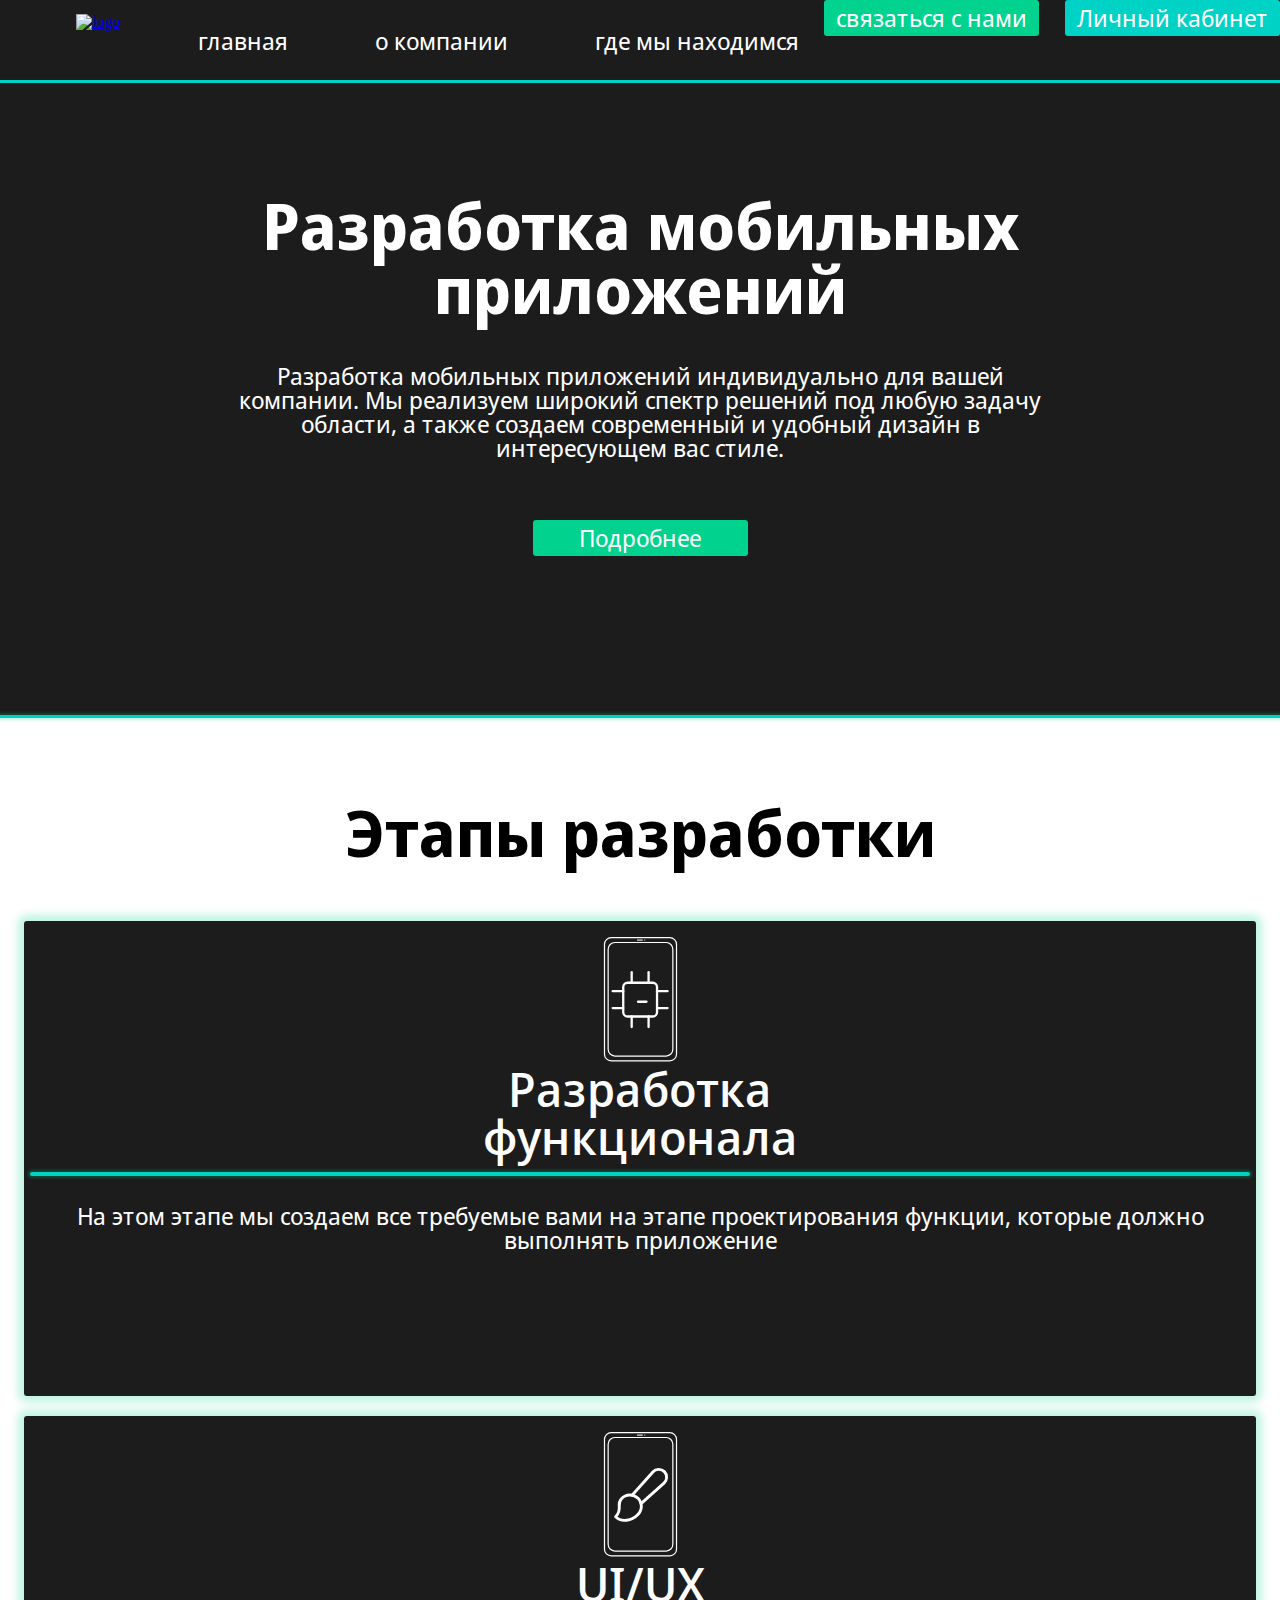
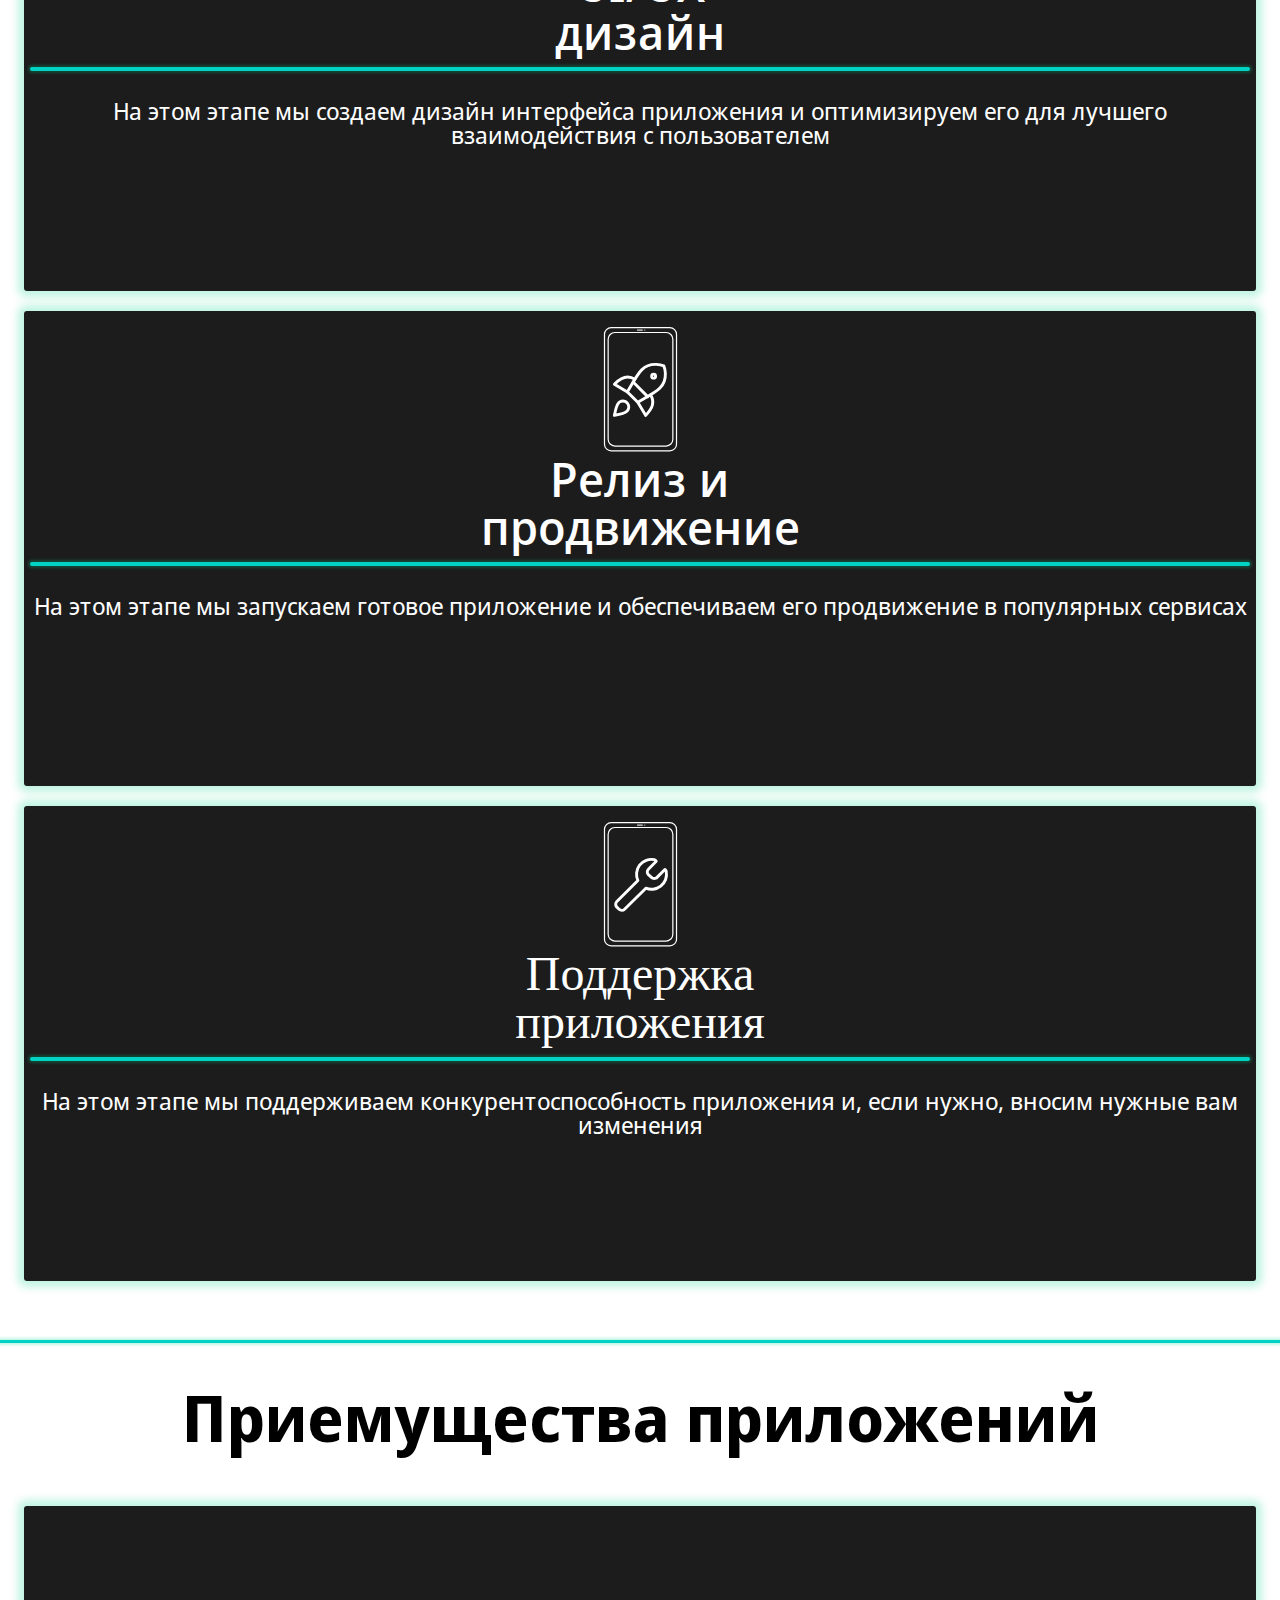
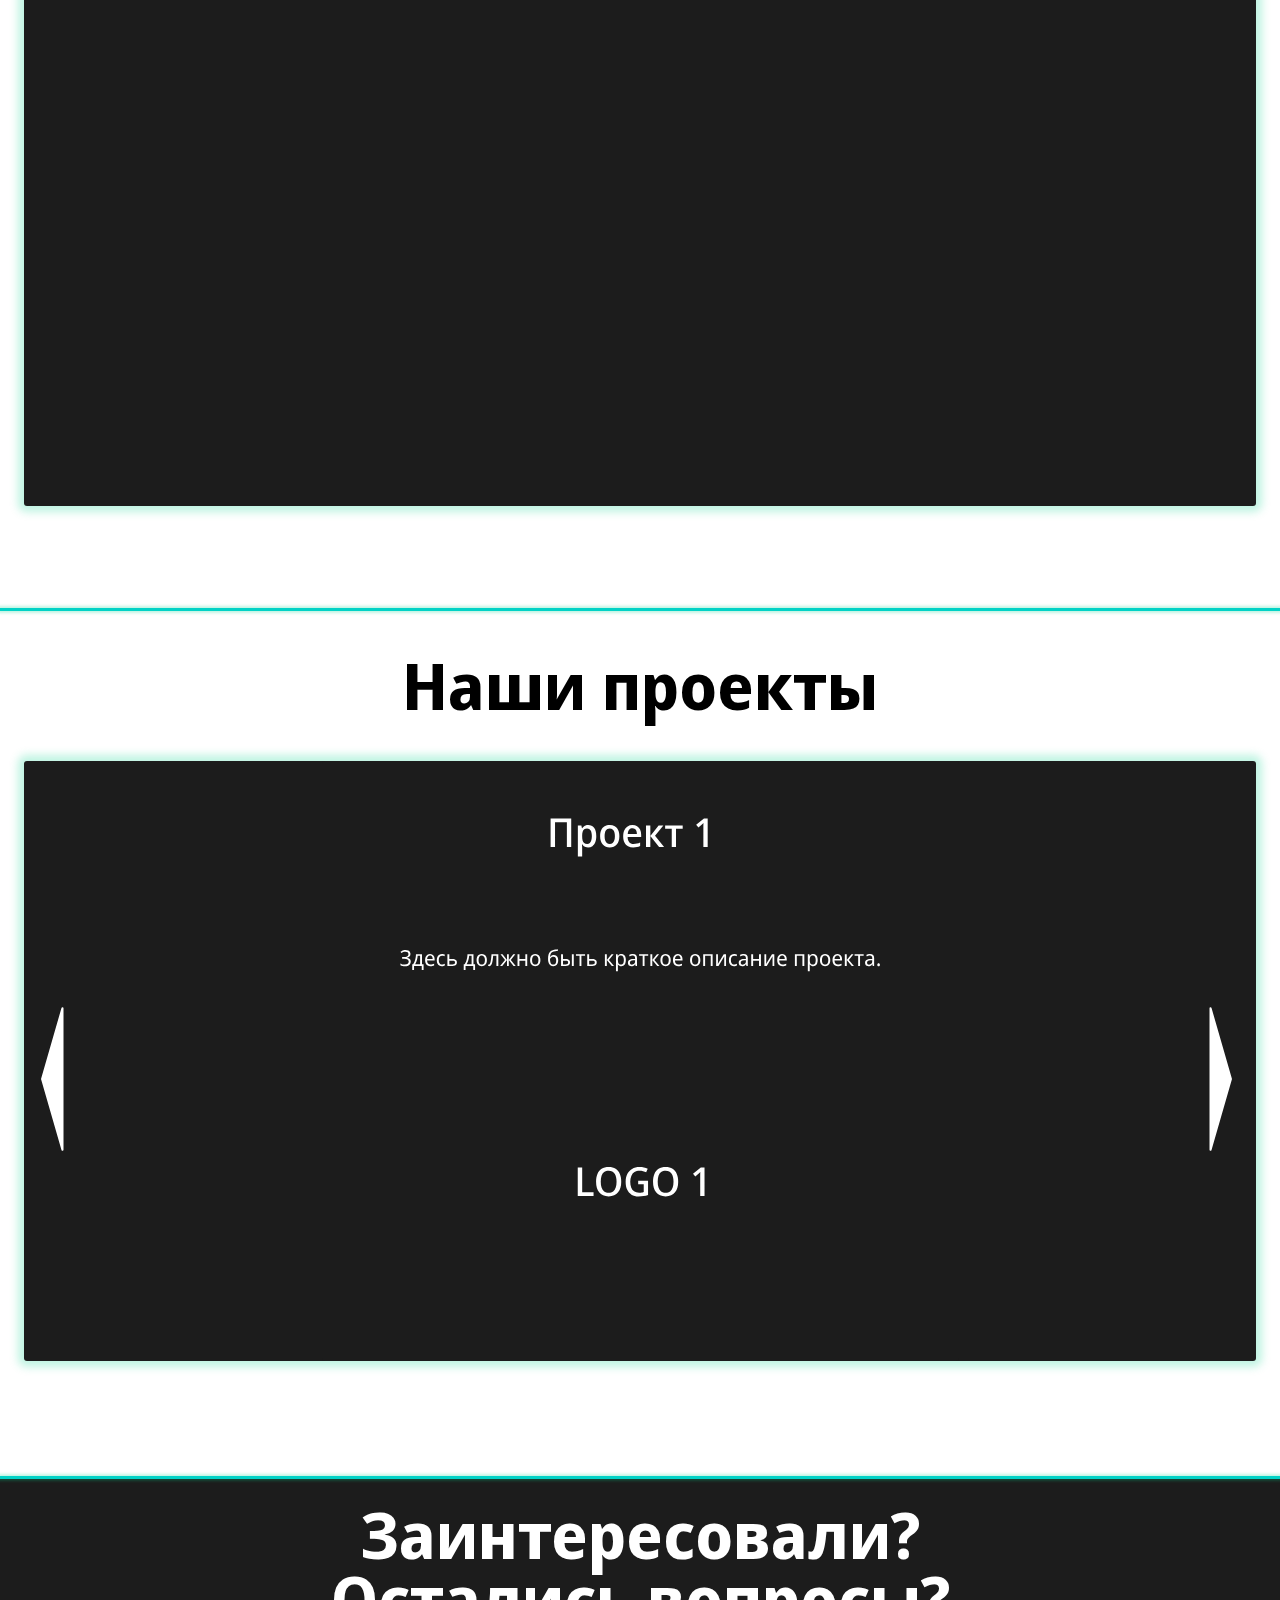
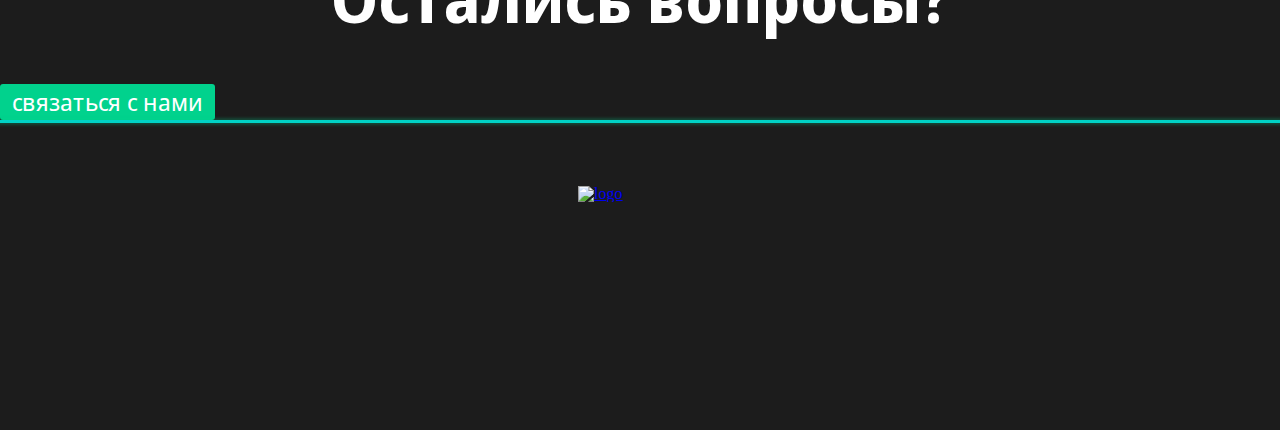
==== admin.html @ 20e8c7ce "0.3.5.5" ====
<!DOCTYPE html>
<html lang="en">
<head>
    <meta charset="UTF-8">
    <meta name="viewport" content="width=device-width, initial-scale=1.0">
    <title>Администратор</title>

    <!--CSS-->
    <link rel="stylesheet" href="css/reset.css">
    <link rel="stylesheet" href="css/normalize.css">
    <link rel="stylesheet" href="css/styles.css">

    <!-- js -->
    <script defer src="js/DataBase.js"></script>
    <script defer src="js/validation.js"></script>
    <script defer src="js/project.js"></script>
    <script defer src="js/register.js"></script>
    <script defer src="js/admin.js"></script>



</head>
<body>
    <header>
        
        <button class="settingsBtn btn button"><img src="icons/settings.svg" alt="настройки"></button>
        <h1 class="adminTitle title">КЛИЕНТЫ</h1>
        <button class="changeMode btn button">ЗАЯВКИ</button>
        <a href="./index.html"><button class="logOutBtn btn button">ВЫХОД</button></a>
    </header>

    <main>
        <section class="adminSettings settings">

        </section>

        <section class="applications">

            <table class="applications__table">
                <tr>

                    <th>id</th>
                    <th>Имя</th>
                    <th>Телефон</th>
                    <th>Статус</th>
                    <th>Действие</th>
                    <th>Сообщение</th>

                </tr>


                <tr>
                    <td>001</td>
                    <td>Михаил</td>
                    <td>+79661234312</td>
                    <td>Не обработано</td>
                    <td><img class="applications__table_CompleteBtn" src="icons/complete.svg" alt="иконка заверения"></td>
                    <td><img class="applications__table_MsgBtn" src="icons/arrow-down.svg" alt="иконка раскрытия"></td>

                    <tr class="applications__table_message">

                        <td colspan="6">
                            <table>
                                
                                <tr class="applications__table_message_text"><td rowspan="6">Дополнительного сообщеня нет</td></tr>
                
                            </table>
                
                        </td>

                    </tr>


                <!-- <tr class="applications__table_placeholder" aria-colspan="6">Заявлений нет</tr> -->
            </table>

        </section>

        <section class="clients">

            <button class="clients__add_btn btn button">Добавить</button>

            <div class="form-overlay"></div>
            <div class="clientAdd-popup popup">
                <h2>Добавление клиента</h2>
                <form method="post" class="clientAdd-form">
                    <label for="company" class="clientAdd-form__label">Название компании:</label>
                    <input type="text" name="company" class="clientAdd-form__input" required>
                    <label for="company" class="clientAdd-form__label_error">Ошибка</label>
        
                    <label for="phone" class="clientAdd-form__label">Номер телефона</label>
                    <input type="text" name="phone" class="clientAdd-form__input" required>
                    <label for="phone" class="clientAdd-form__label_error">Ошибка</label>

                    <label for="email" class="clientAdd-form__label">Email</label>
                    <input type="text" name="email" class="clientAdd-form__input" required>
                    <label for="email" class="clientAdd-form__label_error">Ошибка</label>

                    <label for="login" class="clientAdd-form__label">Логин</label>
                    <input type="text" name="login" class="clientAdd-form__input" required>
                    <label for="login" class="clientAdd-form__label_error">Ошибка</label>
        
                    <button class="clientAdd-form__button">Добавить</button>
        
                    <p class="clientAdd-form__message">Клиент добавлен, пароль отправлен на Email! (Можно просмотреть в консоли)</p>
                </form>
            </div>


            <div class="projectAdd-popup popup">
                <h2>Добавление проекта</h2>
                <form method="post" class="projectAdd-form">
                    <label for="name" class="projectAdd-form__label">Название проекта:</label>
                    <input type="text" name="name" class="projectAdd-form__input" required>
                    <label for="name" class="projectAdd-form__label_error">Ошибка</label>

                    <label for="description" class="projectAdd-form__label">Описание проекта:</label>
                    <textarea class="projectAdd-form__input area" name="description" cols="30" rows="10" maxlength="255"></textarea>
             
                    <button class="projectAdd-form__button">Добавить</button>
        
                    <p class="projectAdd-form__message">Проект добавлен</p>
                </form>
            </div>

            <table class="clients__table">
                <tr>

                    <th>id</th>
                    <th>Название компании</th>
                    <th>Номер телефона</th>
                    <th>Уведомления</th>
                    <th>Изменение</th>
                    <th>Удаление</th>
                    <th>Проекты</th>

                </tr>
<!-- 
                <tr>

                    <td>001</td>
                    <td>ООО "Golden Cat"</td>
                    <td>+79015551122</td>
                    <td>0</td>
                    <td><img src="icons/edit.svg" alt="иконка изменения"></td>
                    <td><img src="icons/remove.svg" alt="иконка удаления"></td>
                    <td><img class="clients__table_projectsBtn" src="icons/arrow-down.svg" alt="иконка раскрытия"></td>

                    <tr class="clients__table_projects">
                        <td colspan="6">
                            <table>
                                <tr class="clients__table_projects_001-1"> <!-- 001 - id клиента, 1 - id проекта -->
                                    <!-- <td>1</td>
                                    <td>Мобильное приложение</td>
                                    <td>Разработка дизайн-макета</td>
                                    <td>0</td>
                                </tr>
        
                                <tr class="clients__table_projects_001-2"> <!-- 001 - id клиента, 2 - id проекта -->
                                    <!-- <td>1</td>
                                    <td>Мобильное приложение</td>
                                    <td>Разработка дизайн-макета</td>
                                    <td>0</td>
                                </tr> -->

                                <!-- <tr>
                                    <td>Добавить проект</td>
                                </tr>
                            </table>

                        </td>
                    </tr>


                </tr>


                <tr> -->

                    <!-- <td>002</td>
                    <td>ООО "Golden Cat"</td>
                    <td>+79015551122</td>
                    <td>0</td>
                    <td><img src="icons/edit.svg" alt="иконка изменения"></td>
                    <td><img src="icons/remove.svg" alt="иконка удаления"></td>
                    <td><img class="clients__table_projectsBtn" src="icons/arrow-down.svg" alt="иконка раскрытия"></td>

                    <tr class="clients__table_projects">
                        <td colspan="6">
                            <table>
                                <tr class="clients__table_placeholder"><td rowspan="6">Проектов нет</td></tr>

                                <tr>
                                    <td>Добавить проект</td>
                                </tr>
 -->
<!-- 

                            </table>

                        </td>
                    </tr>

                    

                </tr>  --> 



                
            </table>

        </section>


    </main>
</body>
</html>
---- css/styles.css ----
@font-face {
  font-family: "Noto Sans(section title)";
  src: url("../fonts/NotoSansDisplay-Bold.woff2") format("woff2");
  font-weight: 700;
}
@font-face {
  font-family: "Noto Sans(title)";
  src: url("../fonts/NotoSansDisplay-Medium.woff2") format("woff2");
  font-weight: 500;
}
@font-face {
  font-family: "Noto Sans(text)";
  src: url("../fonts/NotoSansDisplay-Regular.woff2") format("woff2");
  font-weight: 400;
}
.text {
  font-family: "Noto Sans(text)";
  font-size: 24px;
}

.title {
  font-family: "Noto Sans(title)", sans-serif;
  font-size: 48px;
}

.section-title {
  font-family: "Noto Sans(section title)", sans-serif;
  font-size: 64px;
  text-align: center;
}

* {
  margin: 0;
  padding: 0;
  box-sizing: border-box;
}

main {
  min-height: 750px;
  width: 100%;
}

header, footer {
  background: #1c1c1c;
  color: white;
  display: flex;
  position: relative;
}

header {
  min-height: 80px;
  width: 100%;
  flex-shrink: 0;
  justify-content: space-between;
}

.logo {
  display: flex;
  width: 147.839px;
  height: 66px;
  align-self: center;
  margin-left: 24px;
}

.logo:hover {
  cursor: pointer;
}

.header-logo {
  padding-right: 0px;
  justify-content: center;
  gap: 2.096px;
  flex-shrink: 0;
  padding-top: 7px;
  padding-bottom: 7px;
}

.header-logo a {
  display: flex;
  align-content: center;
}

nav {
  display: inline-flex;
  height: 34px;
  align-self: center;
  gap: 87px;
  flex-shrink: 0;
}
nav .nav-item {
  display: inline-flex;
  text-decoration: none;
  color: white;
  justify-content: space-between;
  align-self: center;
  padding-bottom: 5px;
  padding-top: 9px;
  border-bottom: 3px solid #1c1c1c;
  border-radius: 3px;
}
nav .nav-item:hover {
  cursor: pointer;
  border-bottom-color: white;
}

footer {
  flex-direction: column;
  min-height: 551px;
  width: 100%;
}

.footer-part-one {
  min-height: 551px;
}
.footer-part-one__footer-title {
  text-align: center;
  margin-top: 24px;
  margin-left: 24px;
  margin-right: 24px;
  margin-bottom: 53px;
}
.footer-part-one__call-back-form {
  display: flex;
  flex-direction: column;
  align-items: center;
  margin: 0 24px;
}
.footer-part-one__call-back-form__input-field {
  margin-top: 6px;
}
.footer-part-one__call-back-form__input-field__label {
  line-height: 24px;
}
.footer-part-one__call-back-form__input-field__field {
  width: 549px;
  height: 37px;
  flex-shrink: 0;
  border: none;
  border-radius: 3px;
}
.footer-part-one__call-back-form__input-field .message-field {
  width: 549px;
  height: 100px;
}
.footer-part-one__call-back-form__input-field .message-field::-moz-placeholder {
  color: black;
  padding-left: 10px;
  padding-top: 21px;
}
.footer-part-one__call-back-form__input-field .message-field::placeholder {
  color: black;
  padding-left: 10px;
  padding-top: 21px;
}
.footer-part-one__call-back-form__send-button {
  margin-top: 30px;
  margin-bottom: 36px;
}

.footer-part-two {
  display: flex;
  flex-direction: column;
  min-height: 192px;
}
.footer-part-two__footer-logo {
  margin-top: 63px;
  margin-top: 63px;
  flex-direction: column;
  align-self: center;
  justify-self: center;
}

.button {
  width: 215px;
  height: 36px;
  background: #01D28D;
  border: none;
  border-radius: 3px;
  
  color: white;
}

.button:hover {
  cursor: pointer;
}

.call-button {
  flex-shrink: 0;
  margin-right: 24px;
  margin-top: 22px;
  margin-bottom: 22px;
}

button a {
  width: 100%;
  height: 100%;
}

.separator {
  background: #01D2C6;
  box-shadow: 0px 0px 3px 2px rgba(1, 210, 141, 0.25);
  height: 3px;
  flex-shrink: 0;
  width: 100%;
}

.index__section-one__container {
  background: #1c1c1c;
  color: white;
  flex-shrink: 0;
}
.index__section-one__container__section-title {
  display: flex;
  flex-direction: column;
  justify-content: center;
  flex-shrink: 0;
  margin: 0;
  padding-top: 111px;
  margin-bottom: 42px;
}
.index__section-one__container__text {
  margin-left: 220px;
  margin-right: 220px;
  text-align: center;
}
.index__section-one__container__about-button {
  display: flex;
  justify-content: center;
  margin-top: 60px;
  margin-bottom: 159px;
}
.index__section-two__container {
  min-height: 669px;
}
.index__section-two__container__section-title {
  margin-top: 83px;
  margin-bottom: 56px;
}
.index__section-two__container__cards-container {
  display: flex;
  justify-content: center;
  gap: 20px;
  margin-left: 24px;
  margin-right: 24px;
  color: white;
}
.index__section-two__container__cards-container__card {
  display: flex;
  flex-direction: column;
  align-items: center;
  text-align: center;
  width: 333px;
  min-height: 447px;
  flex-shrink: 0;
  overflow: hidden;
  border-radius: 3px;
  background: #1C1C1C;
  box-shadow: 0px 0px 8px 6px rgba(1, 210, 141, 0.25);
}
.index__section-two__container__cards-container__card__img {
  width: 75px;
  height: 125px;
  flex-shrink: 0;
  display: flex;
  justify-content: center;
  margin-top: 16px;
  margin-bottom: 3px;
}
.index__section-two__container__cards-container__card__title {
  font-size: 48px;
  margin-left: 6px;
  margin-right: 6px;
  width: 323px;
  height: 107px;
}
.index__section-two__container__cards-container__card__separator {
  width: 325px;
  height: 4px;
  display: flex;
  border-radius: 3px;
  justify-content: center;
  margin-left: 6px;
  margin-right: 6px;
}
.index__section-two__container__cards-container__card__text {
  width: 333px;
  height: 192px;
  font-size: 24px;
  margin-bottom: 0;
  line-height: 24px;
  margin-top: 28px;
  padding-left: 6px;
  padding-right: 6px;
}
.index__section-two__container__cards-container__card:hover {
  box-shadow: 0px 0px 6px 9px rgba(1, 210, 141, 0.5);
}
.index__section-three__container {
  min-height: 822px;
}
.index__section-three__container__slider {
  color: white;
  justify-content: center;
  margin-left: 24px;
  margin-right: 24px;
  margin-top: 56px;
  min-height: 600px;
  border-radius: 3px;
  background: #1C1C1C;
  box-shadow: 0px 0px 8px 6px rgba(1, 210, 141, 0.25);
  overflow: hidden;
  position: relative;
}
.index__section-three__container__slider__slide {
  width: 100%;
  height: 600px;
  position: absolute;
  top: 0;
  right: 0;
  animation: slider1 12s infinite;
  transform: translateX(100%);
}
.index__section-three__container__slider .slider1-slide1 {
  background: url("../img/convinient.svg");
  background-repeat: no-repeat;
  background-position: center;
  z-index: 4;
}
.index__section-three__container__slider .slider1-slide2 {
  background: url("../img/speed.svg");
  z-index: 3;
  animation-delay: 4s;
  background-repeat: no-repeat;
  background-position: center;
}
.index__section-three__container__slider .slider1-slide3 {
  background: url("../img/prevalence.svg");
  z-index: 2;
  animation-delay: 8s;
  background-repeat: no-repeat;
  background-position: center;
}
@keyframes slider1 {
  3% {
    transform: translateX(0);
  }
  25% {
    transform: translateX(0);
  }
  50% {
    transform: translateX(200%);
  }
  100% {
    transform: translateX(200%);
  }
}
.index__section-three__container__slider:hover {
  box-shadow: 0px 0px 6px 9px rgba(1, 210, 141, 0.5);
}
.index__section-four__container {
  min-height: 822px;
}
.index__section-four__container__slider {
  min-height: 600px;
  background: #1c1c1c;
  color: white;
  margin-left: 24px;
  margin-right: 24px;
  margin-bottom: 59px;
  overflow: hidden;
  border-radius: 3px;
  box-shadow: 0px 0px 8px 6px rgba(1, 210, 141, 0.25);
  display: flex;
  justify-content: center;
  position: relative;
}
.index__section-four__container__slider__slide {
  -webkit-appearance: none;
     -moz-appearance: none;
          appearance: none;
  display: block;
  width: 100%;
  height: 100%;
  position: absolute;
  top: 0;
  left: 0;
  background-repeat: no-repeat;
  background-size: cover;
  background-position: center;
  transform: translateX(100%);
  transition: transform ease-in-out 400ms;
  z-index: 1;
  margin-right: auto;
  padding: 0;
}
.index__section-four__container__slider__slide:nth-of-type(1) {
  background: url("../img/project_1.svg");
  background-repeat: no-repeat;
  background-position: center;
}
.index__section-four__container__slider__slide:nth-of-type(2) {
  background: url("../img/project_2.svg");
  background-repeat: no-repeat;
  background-position: center;
}
.index__section-four__container__slider__slide:nth-of-type(3) {
  background: url("../img/project_3.svg");
  background-repeat: no-repeat;
  background-position: center;
}
.index__section-four__container__slider__slide:focus {
  outline: none;
}
.index__section-four__container__slider__slide:not(checked):before {
  content: "";
  position: absolute;
  width: 40px;
  height: 160px;
  border-radius: 50%;
  top: 40%;
  left: calc(-100% + 1.2rem);
}
.index__section-four__container__slider__slide:checked:before {
  display: none;
  left: 1rem;
}
.index__section-four__container__slider__slide:checked {
  transform: translateY(0);
  box-shadow: -5px 10px 20px -15px rgb(0, 0, 0);
  z-index: 0;
}
.index__section-four__container__slider__slide:checked + .slider2-slide:before {
  left: -4rem;
}
.index__section-four__container__slider__slide:checked + .slider2-slide ~ .slider2-slide:before {
  display: none;
}
.index__section-four__container__slider::before, .index__section-four__container__slider::after {
  content: url("../icons/slider2-left-arrow.svg");
  position: absolute;
  top: 40%;
  left: 0.5rem;
  z-index: 2;
  width: 40px;
  height: 160px;
  color: white;
  border-radius: 10%;
  display: flex;
  justify-content: center;
  align-items: center;
  pointer-events: none;
}
.index__section-four__container__slider::after {
  content: url("../icons/slider2-right-arrow.svg");
  left: auto;
  right: 1rem;
}
.index__section-four__container__slider:hover {
  box-shadow: 0px 0px 6px 9px rgba(1, 210, 141, 0.5);
}

.about__section-one__container__title {
  margin-top: 125px;
  margin-bottom: 125px;
}
.about__section-one__container__text {
  line-height: 24px;
  text-align: center;
  margin-bottom: 125px;
  margin-left: 24px;
  margin-right: 24px;
}
.about__section-one__container__contacts {
  margin: 0 24px;
  color: white;
  min-height: 97px;
  flex-shrink: 0;
  border-radius: 3px;
  background: #1C1C1C;
  box-shadow: 0px 0px 8px 6px rgba(1, 210, 141, 0.25);
}
.about__section-one__container__contacts__container {
  margin-top: 28.5px;
  margin-bottom: 28.5px;
  display: flex;
  min-height: 97px;
  justify-content: center;
  justify-items: center;
  align-content: center;
  align-items: center;
  gap: 86.5px;
  flex-shrink: 0;
}
.about__section-one__container__contacts__container__separator {
  display: flex;
  align-content: center;
}
.about__section-one__container__contacts__container__phone, .about__section-one__container__contacts__container__mail {
  display: flex;
  justify-content: center;
}
.about__section-one__container__contacts__container__phone__icon, .about__section-one__container__contacts__container__mail__icon {
  margin-left: 30px;
  margin-right: 10px;
}
.about__section-one__container__photos {
  margin-bottom: 59px;
  margin-top: 83px;
  margin-left: 24px;
  margin-right: 24px;
  border-radius: 3px;
  background: #1C1C1C;
  box-shadow: 0px 0px 8px 6px rgba(1, 210, 141, 0.25);
}
.about__section-one__container__photos__container {
  display: flex;
  min-height: 800px;
  justify-content: center;
  align-items: center;
  align-content: center;
  gap: 152px 72px;
  flex-shrink: 0;
  flex-wrap: wrap;
  padding: 24px;
}
.about__section-one__container__photos__container__photo {
  width: 400px;
  height: 300px;
  border: 3px solid #FFF;
  background: rgba(255, 255, 255, 0);
  box-shadow: 0px 0px 2px 2px rgba(255, 255, 255, 0.25);
}

.location__section-one__container {
  margin-bottom: 83px;
  color: white;
}
.location__section-one__container__title {
  color: black;
  margin: 125px 24px;
}
.location__section-one__container__map {
  display: flex;
  justify-items: center;
  margin-left: 24px;
  margin-right: 24px;
  align-items: center;
  justify-content: center;
  min-height: 900px;
  flex-shrink: 0;
  display: flex;
  border-radius: 3px;
  background: #1C1C1C;
  box-shadow: 0px 0px 8px 6px rgba(1, 210, 141, 0.25);
  margin-bottom: 83px;
}
.location__section-one__container__address {
  margin-left: 24px;
  margin-right: 24px;
  width: auto;
  text-align: center;
  margin-bottom: 59px;
  min-height: 344px;
  flex-shrink: 0;
  display: flex;
  border-radius: 3px;
  background: #1C1C1C;
  box-shadow: 0px 0px 8px 6px rgba(1, 210, 141, 0.25);
  flex-direction: column;
}
.location__section-one__container__address__container {
  margin: 24px;
}
.location__section-one__container__address__container__title {
  margin-bottom: 63px;
}

@media screen and (max-width: 1432px) {
  .card-container {
    flex-direction: column;
  }
  .card {
    width: 100%;
  }
  .card-text {
    width: 100%;
    margin-left: 24px;
    margin-right: 24px;
  }
  .card-separator {
    width: 99%;
  }
  .card-container {
    margin-bottom: 59px;
  }
  .slider1-slide:nth-of-type(1) {
    background: url("../img/convinient-adaptive.svg");
    background-repeat: no-repeat;
    background-position: center;
  }
  .slider1-slide:nth-of-type(2) {
    background: url("../img/speed-adaptive.svg");
    background-repeat: no-repeat;
    background-position: center;
  }
  .slider1-slide:nth-of-type(3) {
    background: url("../img/prevalecne-adaptive.svg");
    background-repeat: no-repeat;
    background-position: center;
  }
  .slider2-slide:nth-of-type(1) {
    background: url("../img/project-1-slide-adaptive.svg");
    background-repeat: no-repeat;
    background-position: center;
  }
  .slider2-slide:nth-of-type(2) {
    background: url("../img/project-2-slide-adaptive.svg");
    background-repeat: no-repeat;
    background-position: center;
  }
  .slider2-slide:nth-of-type(3) {
    background: url("../img/project-3-slide-adaptive.svg");
    background-repeat: no-repeat;
    background-position: center;
  }
  .contacts {
    display: flex;
    justify-content: center;
  }
  .contacts-container {
    flex-direction: column;
    gap: 12px;
    width: 92%;
  }
  .contacts-separator {
    transform: rotate(90deg);
  }
}
@media screen and (max-width: 1199px) {
  .container, header, footer, .separator {
    min-width: 960px;
  }
  nav {
    gap: 48px;
  }
}
@media screen and (max-width: 991px) {
  .container, header, footer, .separator {
    min-width: 720px;
  }
  .section-title {
    font-size: 60px;
    margin-left: 24px;
    margin-right: 24px;
  }
  .title {
    font-size: 46px;
  }
  .text {
    font-size: 22px;
  }
  header {
    flex-direction: column;
    min-height: 300px;
    gap: 2px;
  }
  nav {
    flex-direction: column;
    gap: 2px;
    justify-content: center;
  }
  .call-button {
    align-self: center;
    margin-right: 0;
  }
  .section-one-text {
    margin-left: 24px;
    margin-right: 24px;
    width: auto;
  }
  .card-separator {
    width: 99%;
  }
  .map {
    min-height: 600px;
  }
}
@media screen and (max-width: 767px) {
  .container, header, footer, .separator {
    min-width: 540px;
  }
  .section-title {
    font-size: 58px;
  }
  .title {
    font-size: 40px;
  }
  .text {
    font-size: 20px;
  }
  .slider1-slide:nth-of-type(1) {
    background: url("../img/convinient-adaptive-less.svg");
    background-repeat: no-repeat;
    background-position: center;
  }
  .slider1-slide:nth-of-type(2) {
    background: url("../img/speed-adaptive-less.svg");
    background-repeat: no-repeat;
    background-position: center;
  }
  .slider1-slide:nth-of-type(3) {
    background: url("../img/prevalecne-adaptive-less.svg");
    background-repeat: no-repeat;
    background-position: center;
  }
}
@media screen and (max-width: 575px) {
  .container, header, footer, .separator {
    width: 100%;
  }
  .card-separator {
    width: 99%;
  }
  .section-title {
    font-size: 54px;
  }
  .title {
    font-size: 38px;
  }
  .section-title {
    font-size: 54px;
  }
  .title {
    font-size: 36px;
  }
  .text {
    font-size: 20px;
  }
  .sector-title {
    width: auto;
  }
  .logo {
    margin-left: 0;
  }
  .header-logo a {
    justify-content: center;
  }
  .slider2-slide:nth-of-type(1) {
    background: url("../img/project-1-slide-adaptive-less.svg");
    background-repeat: no-repeat;
    background-position: center;
  }
  .slider2-slide:nth-of-type(2) {
    background: url("../img/project-2-slide-adaptive-less.svg");
    background-repeat: no-repeat;
    background-position: center;
  }
  .slider2-slide:nth-of-type(3) {
    background: url("../img/project-3-slide-adaptive-less.svg");
    background-repeat: no-repeat;
    background-position: center;
  }
  .input-field input, .input-field {
    width: 492px;
  }
  .message-field {
    max-width: 492px;
  }
}/*# sourceMappingURL=styles.css.map */


.loginBtn{
  background-color: #01D2C6;
}

.settingsBtn{
  display: flex;
  justify-content: center;
  align-items: center;
  align-self: center;
  background-color: transparent;
}

.changeMode{
  display: flex;
  justify-content: center;
  align-items: center;
  align-self: center;
}

.logOutBtn{
  display: flex;
  justify-content: center;
  align-items: center;
  align-self: center;

}


.popup{
  display: flex;
  justify-content: center;
  align-items: center;
  flex-direction: column;
  position: absolute;
  width: 630px;
  height: 670px;
  border-radius: 20px;
  z-index: 100;
  background-color: white;
  left: 50%;
  transform: translateX(-50%);
  top: 20%;

}

.application-popup{
  width:  1228px;
  height: 670px;
 
}


.login-form, .clientAdd-form, .application-form, .projectAdd-form{
  display: flex;
  flex-direction: column;
  justify-content: center;
  align-items: center;
}

.login-form__input, .clientAdd-form__input, .application-form__input, .projectAdd-form__input{
  border-radius: 20px;
  width: 500px;
  height: 70px;
}

.clientAdd-form, .login-form, .application-form{
  display: flex;
  flex-direction: column;
}

.area{
  width: 500px;
  height: 212px;
}

.application-form_mainPart{
  display: flex;
  flex-direction: row;
  column-gap: 70.5px;

}

.application-form_part{
  
  display: flex;
  flex-direction: column;
}



.login-popup, .clientAdd-popup, .application-popup, .deactive, .clientEdit-popup, .projectAdd-popup, .projectAdd-popup{
  display: none;
}

.clientAdd-form__label_error{
  opacity: 0;
  color: red;
}

.application-form__label_error{
  display: none;
}


.active{
  display: flex;
}

.deactive{
  display: none;
}

.form-overlay{
  position: fixed;
  top: 0;
  left: 0;
  z-index: 99;
  width: 100%;
  height: 100%;
  display: none;
  background-color: rgba(0, 0, 0, 0.436);

}

.login-form__message{
  opacity: 0;
}

.login-form__message_notice, .clientAdd-form__message{
  color: green;

}

.login-form__message_error{
  color: red;
  
}



.applications,
.settings{
  display: none;
}

.clients, .applications{
  display: flex;
  flex-direction: column;
  justify-content: center;
  align-items: center;
}

table{
  display: flex;
  flex-direction: column;
  justify-content: space-between;
  align-items: center;
  border: 1px solid black;
  width: 80%;

}

tr{
  display: flex;
  justify-content: space-between;
  align-items: center;
  width: 100%;
}

th{
  display: flex;
  justify-content: center;
  align-items: center;
  width: 100%;
  
}

td{
  display: flex;
  justify-content: center;
  align-items: center;
  width: 100%;
}

.clients__add_btn{
  display: flex;

  justify-content: flex-end;
}

tbody{
  width: 100%;
}

.clients__table_projects, .applications__table_message{
  display: none;
}

input[type='checkbox']{
  appearance: none;
  background-color:#D9EFEB;
  width: 31px;
  height: 31px;
  border: 3px solid black;
  border-radius: 10px;
}

input[type='checkbox']:checked{
  background-image: url('../icons/checkboxActive.svg');
  background-repeat: no-repeat;
  background-position: center;
}

.login-form__button, .clientAdd-form__button, .application-form__button{
  background-color:#F8D57E;
  width: 175px;
  height: 50px;
  border-radius: 15px;
  border-style: none;
}

.login-form__input, .clientAdd-form__input{
  border: 3px solid black;
}

.applications{
  display: none;
}

.clients__add_btn{
 display: flex;
 justify-self: center;
 align-items: center;
 justify-content: center;
 margin-top: 10px;
 margin-bottom: 10px;

}


.projectInfo__company{
  display: flex;
  flex-direction: row;
  column-gap: 10px;
}
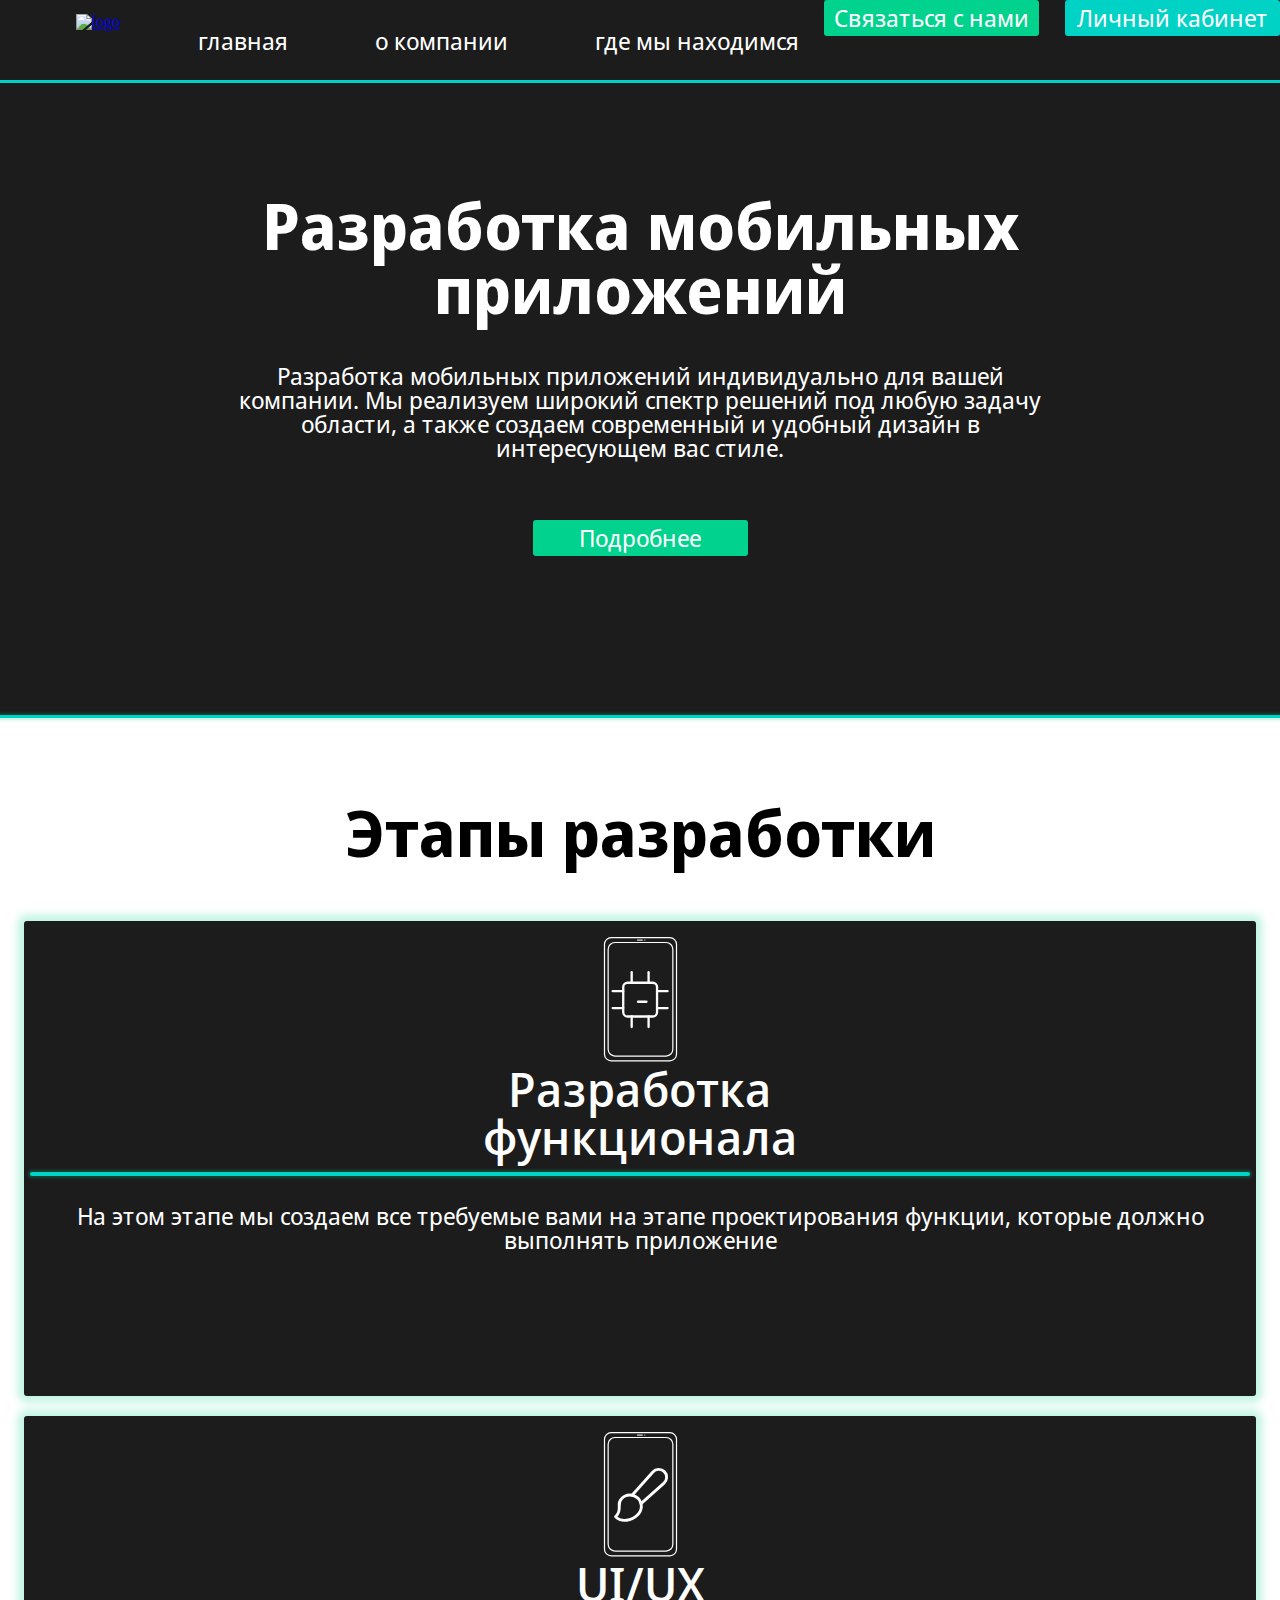
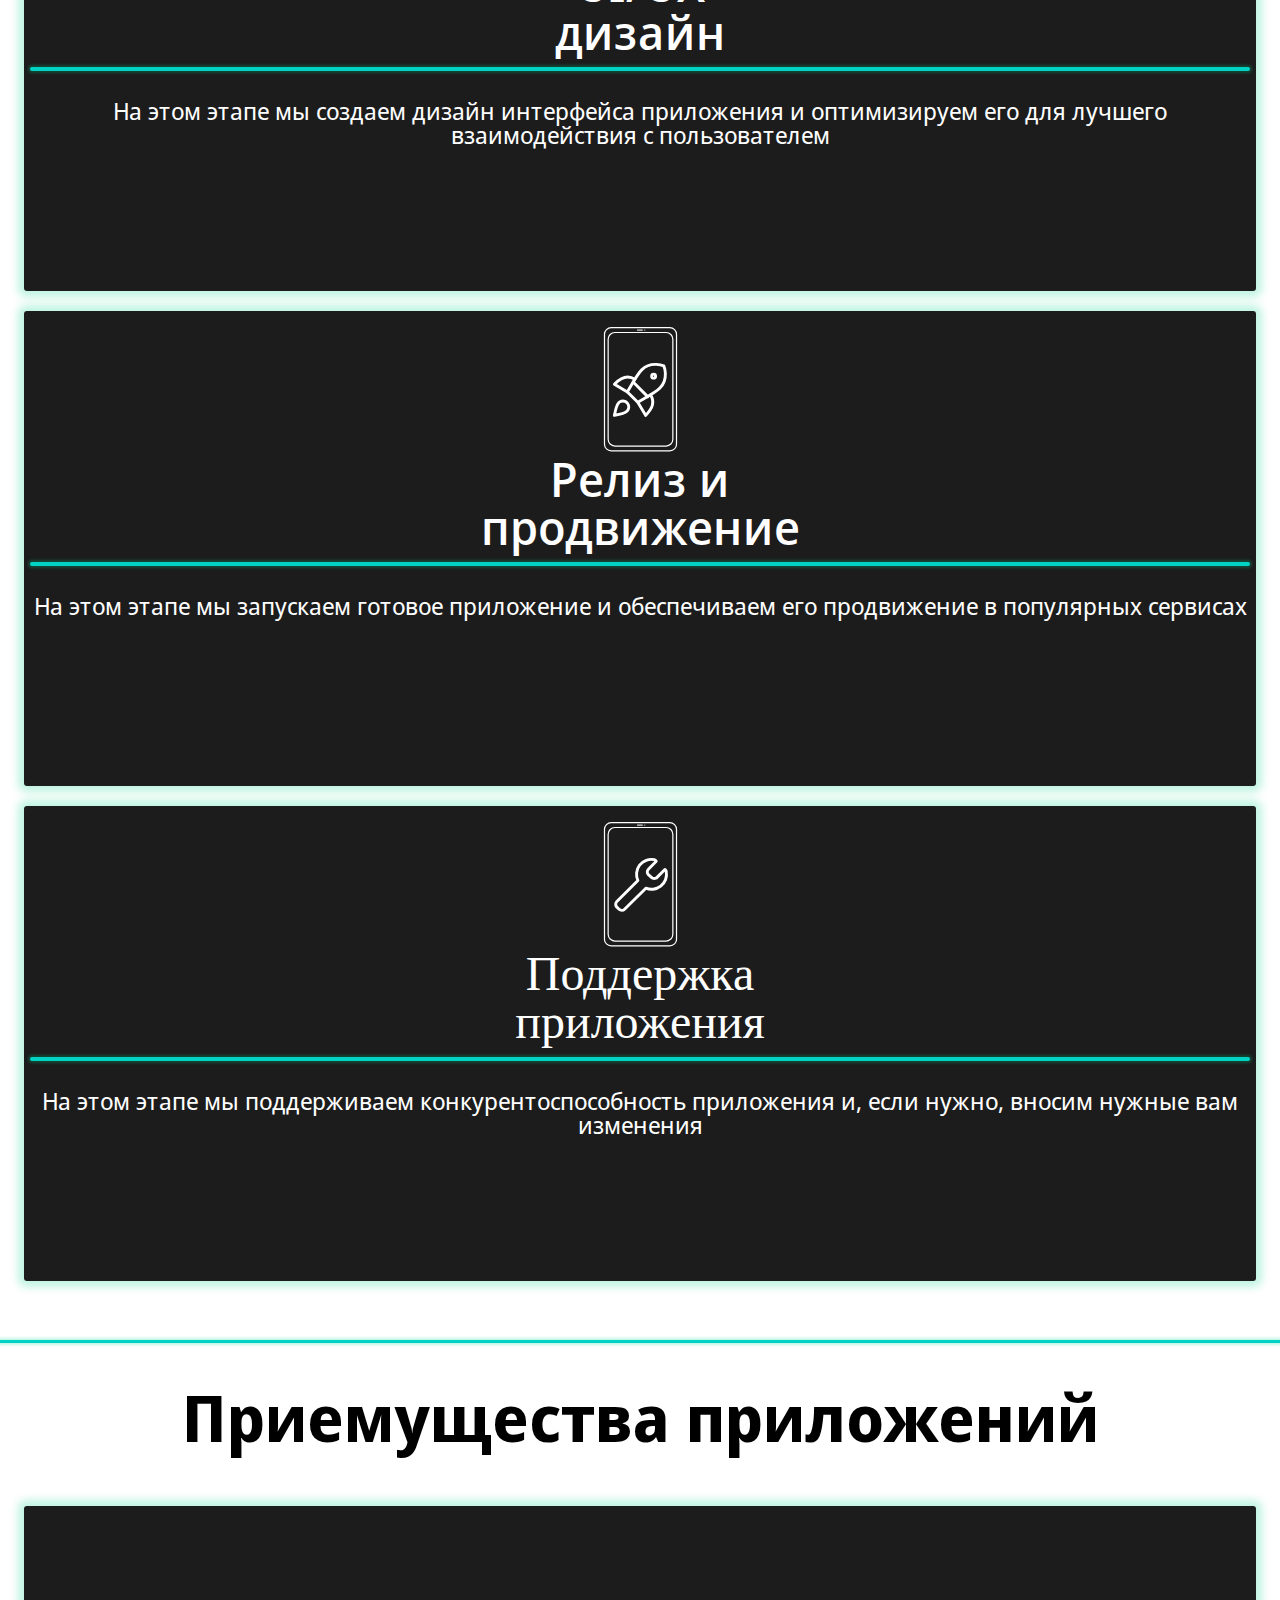
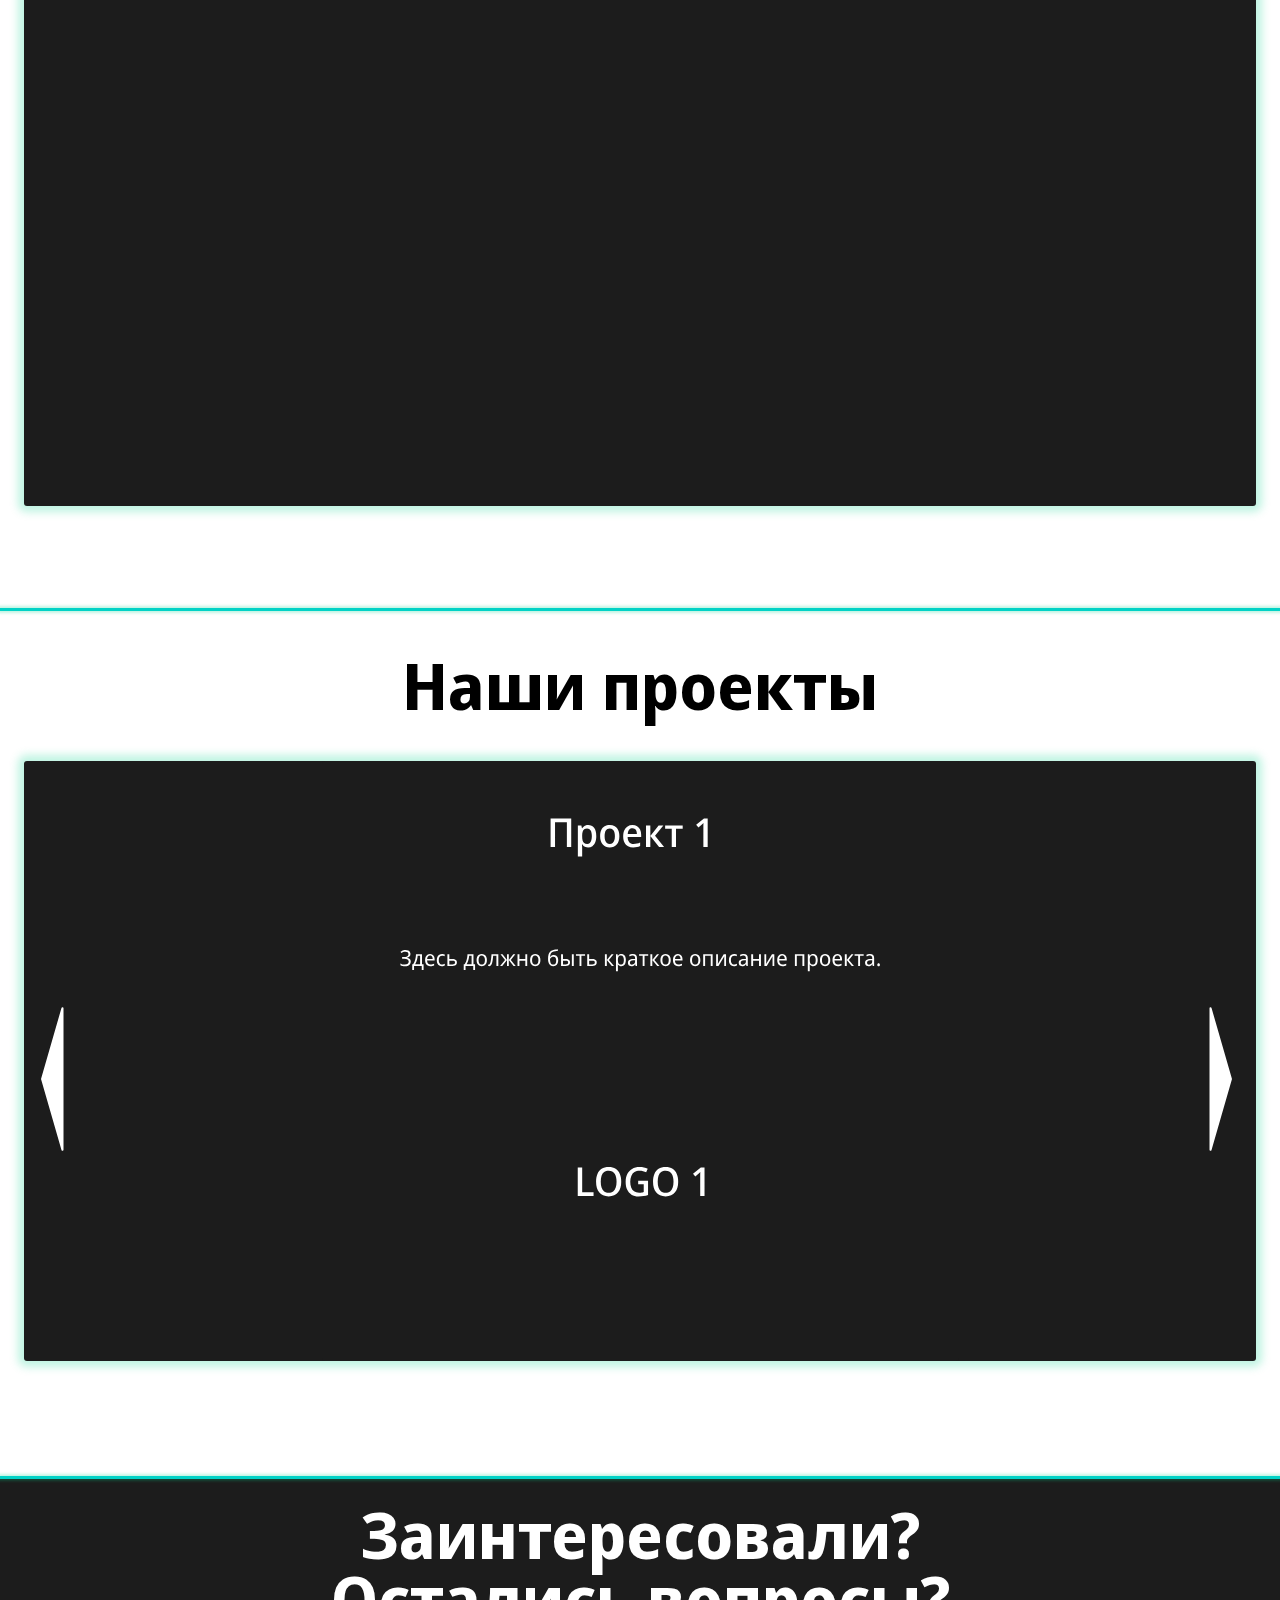
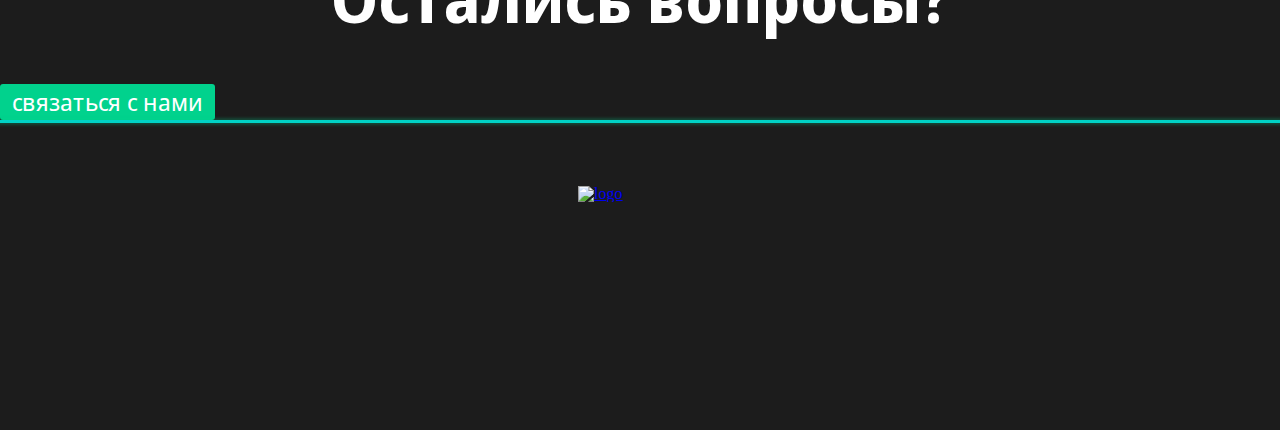
==== commit 454ca265: "0.3.5.7" ====
--- a/admin.html
+++ b/admin.html
@@ -21,6 +21,7 @@
 
 </head>
 <body>
+    <div class="form-overlay"></div>
     <header>
         
         <button class="settingsBtn btn button"><img src="icons/settings.svg" alt="настройки"></button>
@@ -80,7 +81,7 @@
 
             <button class="clients__add_btn btn button">Добавить</button>
 
-            <div class="form-overlay"></div>
+      
             <div class="clientAdd-popup popup">
                 <h2>Добавление клиента</h2>
                 <form method="post" class="clientAdd-form">
--- a/css/styles.css
+++ b/css/styles.css
@@ -809,7 +809,7 @@
   z-index: 100;
   background-color: white;
   left: 50%;
-  transform: translateX(-50%);
+  transform: translate(-50%, 0);
   top: 20%;
 
 }
@@ -868,9 +868,6 @@
   color: red;
 }
 
-.application-form__label_error{
-  display: none;
-}
 
 
 .active{
@@ -1016,3 +1013,18 @@
 }
 
 
+/* .popup {
+  display: flex;
+  justify-content: center;
+  align-items: center;
+  flex-direction: column;
+  position: absolute;
+  width: 630px;
+  height: 670px;
+  border-radius: 20px;
+  z-index: 100;
+  background-color: white;
+  left: 50%;
+  transform: translateX(-50%);
+  top: 20%;
+} */
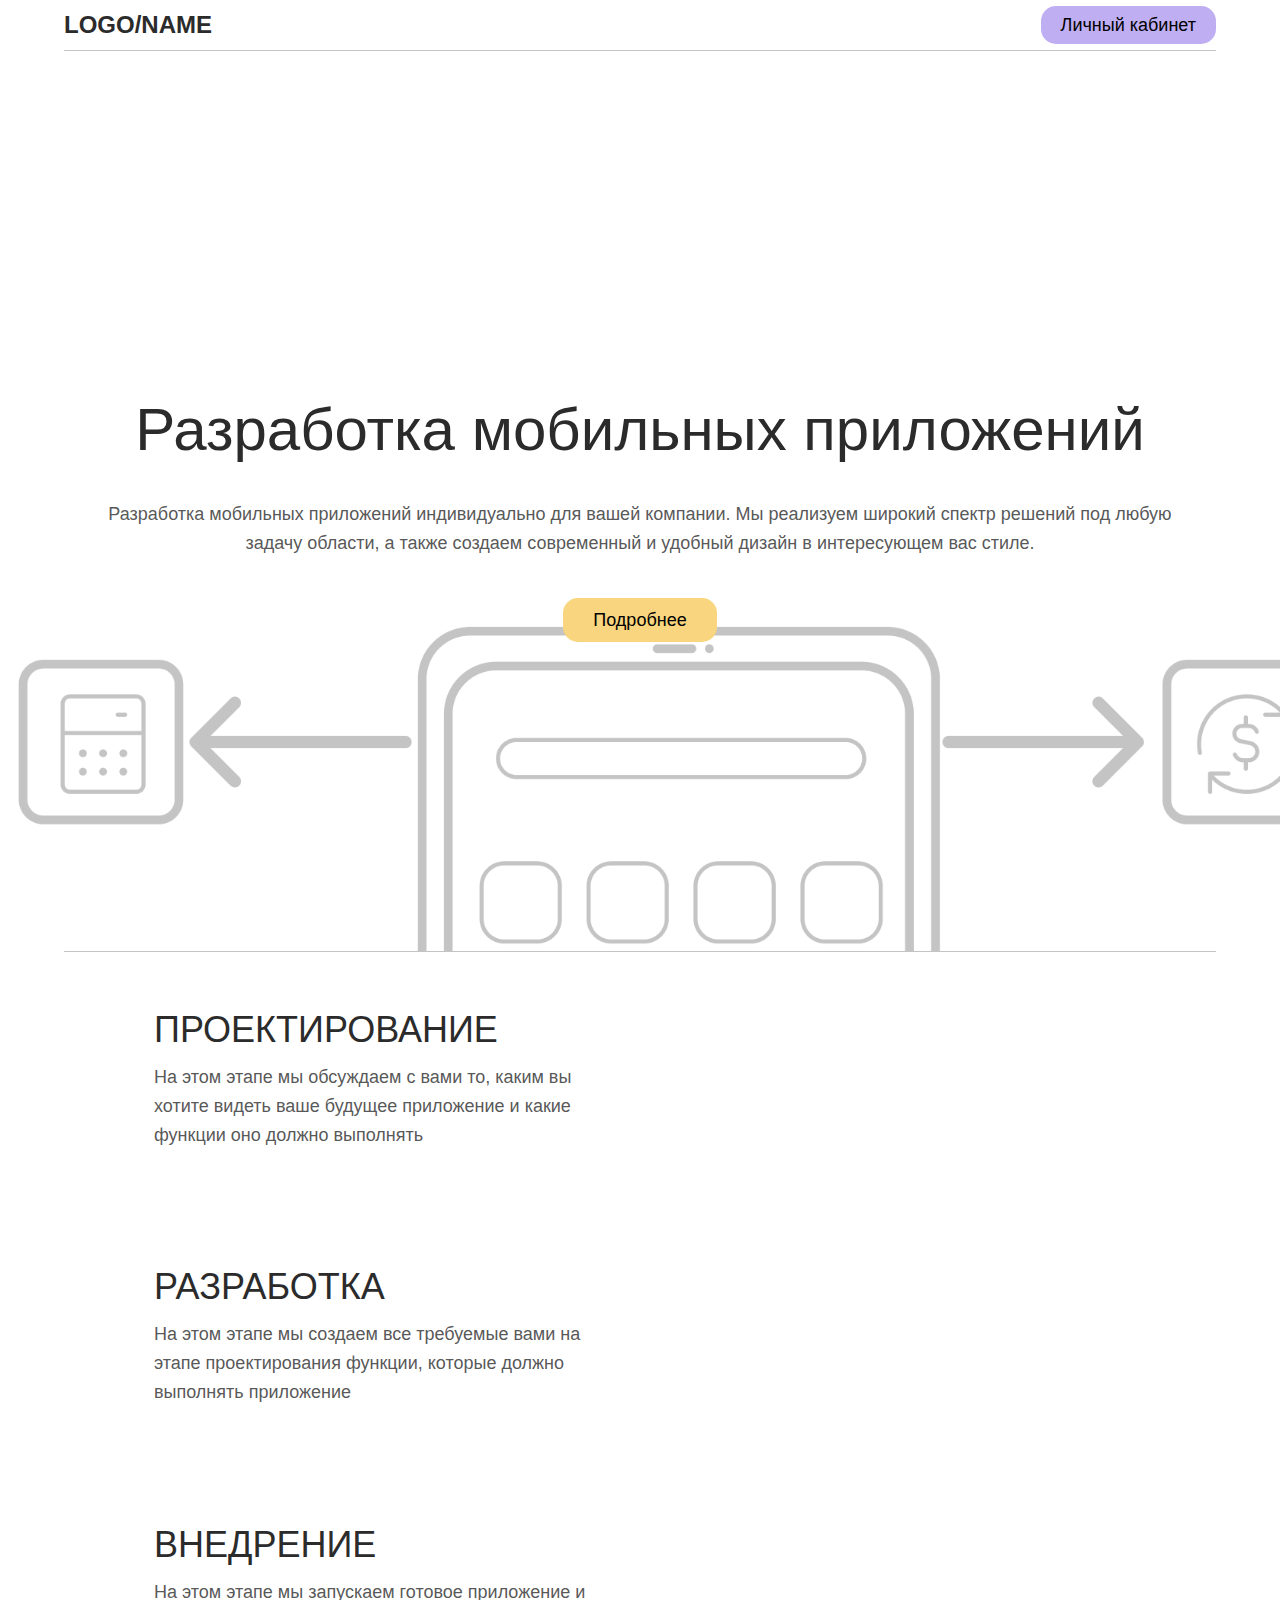
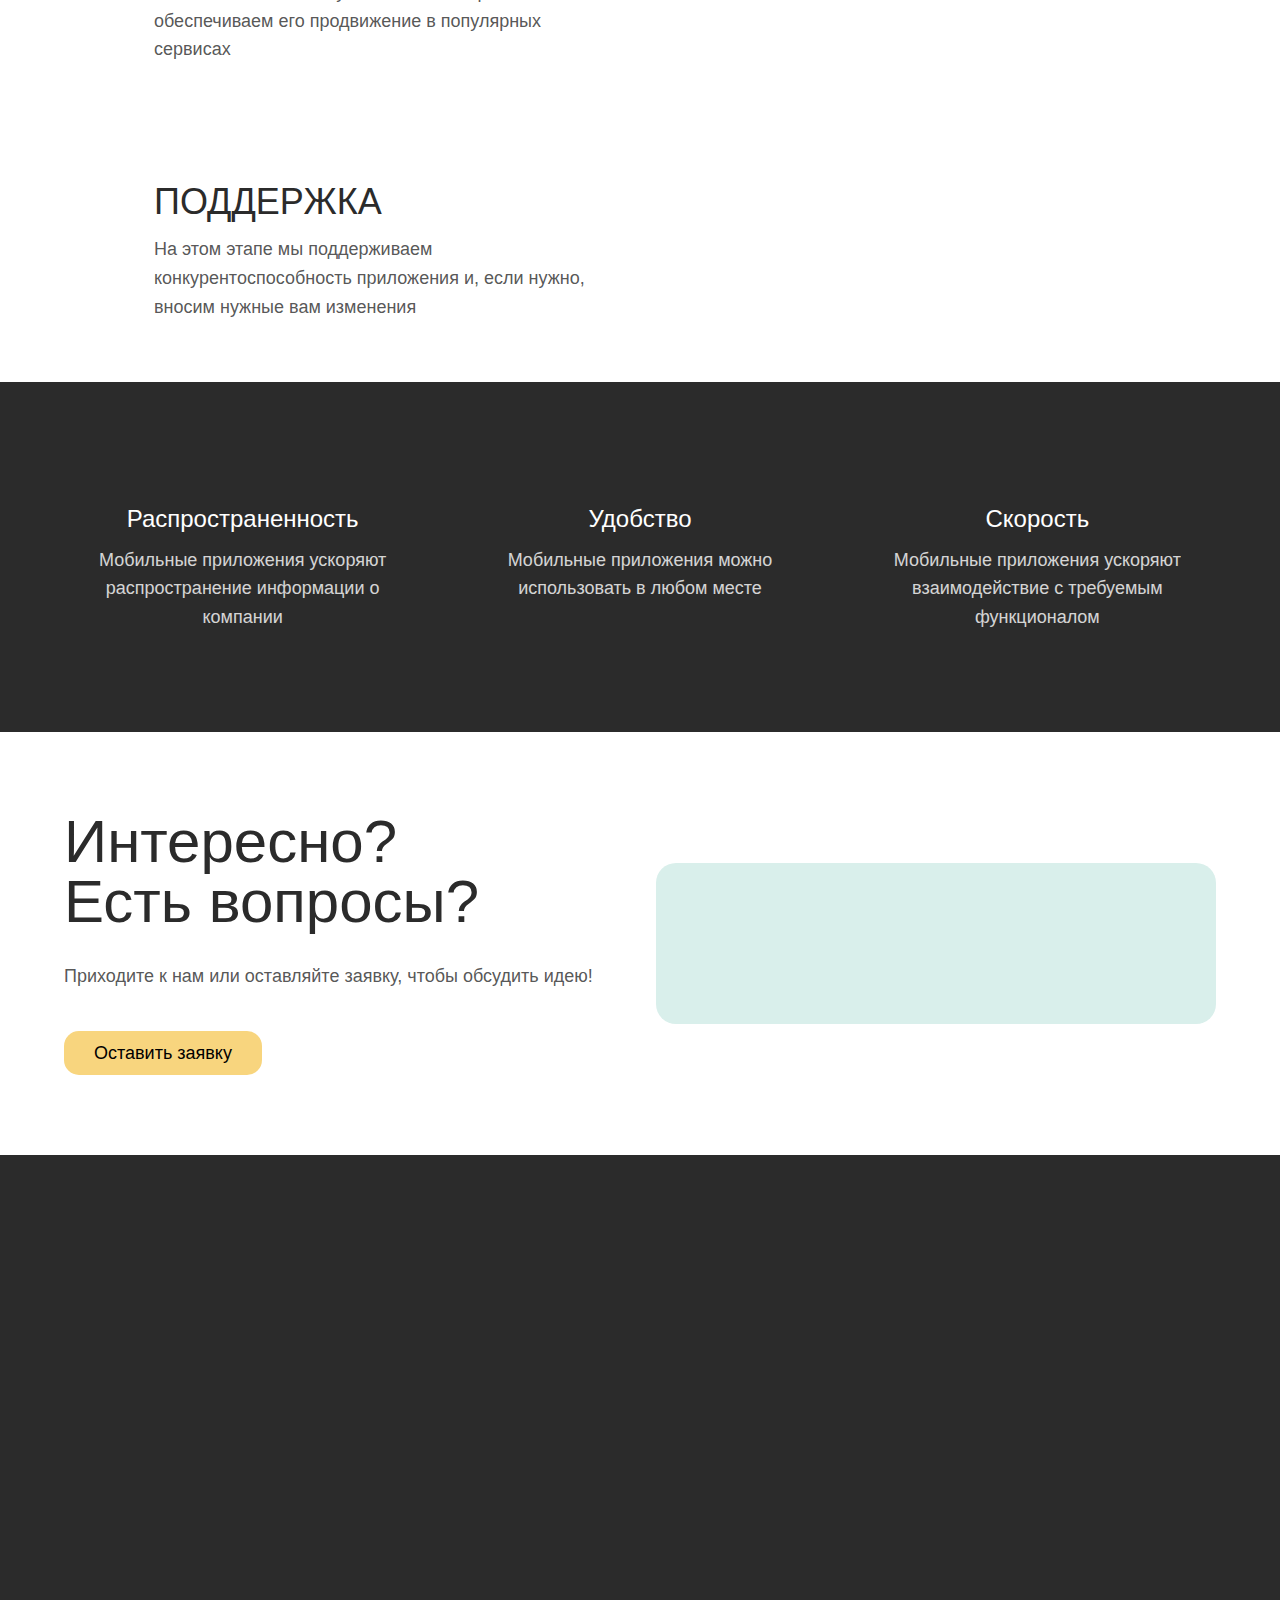
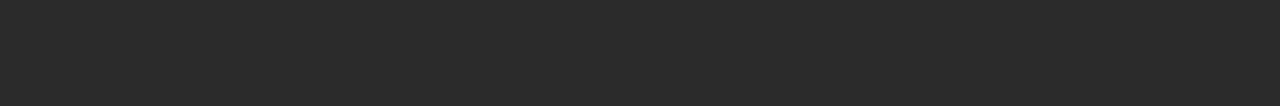
==== commit ffe23b62: "0.7.8" ====
--- a/admin.html
+++ b/admin.html
@@ -12,9 +12,9 @@
 
     <!-- js -->
     <script defer src="js/DataBase.js"></script>
+    <script defer src="js/register.js"></script>
     <script defer src="js/validation.js"></script>
     <script defer src="js/project.js"></script>
-    <script defer src="js/register.js"></script>
     <script defer src="js/admin.js"></script>
 
 
@@ -27,11 +27,38 @@
         <button class="settingsBtn btn button"><img src="icons/settings.svg" alt="настройки"></button>
         <h1 class="adminTitle title">КЛИЕНТЫ</h1>
         <button class="changeMode btn button">ЗАЯВКИ</button>
-        <a href="./index.html"><button class="logOutBtn btn button">ВЫХОД</button></a>
+
+        <button class="logOutBtn settingsBtn btn button"><img src="icons/logout.svg" alt="выход"></button>
     </header>
 
     <main>
         <section class="adminSettings settings">
+
+            <div class="settings__layout">
+
+                <form class="settings__layout__form action="#">
+
+                    <label for="login" class="settings__layout__form_login">Логин:</label>
+                    <input type="text" class="settings__layout__form_email_input" name="login">
+
+                    <label for="email" class="settings__layout__form_email">Email:</label>
+                    <input type="email" class="settings__layout__form_email_input" name="email">
+
+                    <label for="phone" class="settings__layout__form_phone">Номер телефона:</label>
+                    <input type="tel" class="settings__layout__form_phone_input" name="phone">
+
+                    <label for="password" class="settings__layout__form_password">Пароль:</label>
+                    <input type="password" class="settings__layout__form_password_input" name="password">
+
+                    <label for="passwordConfirm" class="settings__layout__form_passwordConfirm">Пароль:</label>
+                    <input type="password" class="settings__layout__form_passwordConfirm_input" name="passwordConfirm">
+
+                    <button type="submit" class="settings__layout__form_saveBtn_admin">Сохранить</button>
+
+
+                </form>
+
+            </div>
 
         </section>
 
@@ -50,29 +77,7 @@
                 </tr>
 
 
-                <tr>
-                    <td>001</td>
-                    <td>Михаил</td>
-                    <td>+79661234312</td>
-                    <td>Не обработано</td>
-                    <td><img class="applications__table_CompleteBtn" src="icons/complete.svg" alt="иконка заверения"></td>
-                    <td><img class="applications__table_MsgBtn" src="icons/arrow-down.svg" alt="иконка раскрытия"></td>
-
-                    <tr class="applications__table_message">
-
-                        <td colspan="6">
-                            <table>
-                                
-                                <tr class="applications__table_message_text"><td rowspan="6">Дополнительного сообщеня нет</td></tr>
-                
-                            </table>
-                
-                        </td>
-
-                    </tr>
-
-
-                <!-- <tr class="applications__table_placeholder" aria-colspan="6">Заявлений нет</tr> -->
+ 
             </table>
 
         </section>
@@ -87,7 +92,7 @@
                 <form method="post" class="clientAdd-form">
                     <label for="company" class="clientAdd-form__label">Название компании:</label>
                     <input type="text" name="company" class="clientAdd-form__input" required>
-                    <label for="company" class="clientAdd-form__label_error">Ошибка</label>
+                    <label for="company" class="clientAdd-form__label_error error">Ошибка</label>
         
                     <label for="phone" class="clientAdd-form__label">Номер телефона</label>
                     <input type="text" name="phone" class="clientAdd-form__input" required>
@@ -101,9 +106,56 @@
                     <input type="text" name="login" class="clientAdd-form__input" required>
                     <label for="login" class="clientAdd-form__label_error">Ошибка</label>
         
-                    <button class="clientAdd-form__button">Добавить</button>
+                    <button class="clientAdd-form__button btn-main">Добавить</button>
         
                     <p class="clientAdd-form__message">Клиент добавлен, пароль отправлен на Email! (Можно просмотреть в консоли)</p>
+                </form>
+            </div>
+
+
+            <div class="clientEdit-popup popup">
+                <h2>Редактирование клиента</h2>
+                <form method="post" class="clientEdit-form" name="clientEdit">
+                    <label for="Company" class="clientEdit-form__label">Название компании:</label>
+                    <input type="text" name="Company" class="clientEdit-form__input input" required>
+                    <label for="Company" class="clientEdit-form__label_error error">Ошибка</label>
+        
+                    <label for="Phone" class="clientEdit-form__label">Номер телефона</label>
+                    <input type="text" name="Phone" class="clientEdit-form__input input" required>
+                    <label for="Phone" class="clientEdit-form__label_error error">Ошибка</label>
+
+                    <label for="Email" class="clientEdit-form__label">Email</label>
+                    <input type="text" name="Email" class="clientEdit-form__input input" required>
+                    <label for="Email" class="clientEdit-form__label_error error">Ошибка</label>
+
+                    <label for="Login" class="clientEdit-form__label">Логин</label>
+                    <input type="text" name="Login" class="clientEdit-form__input input" required>
+                    <label for="Login" class="clientEdit-form__label_error error">Ошибка</label>
+
+                    <label for="passReset" class="clientEdit-form__label">Сбросить пароль</label>
+                    <input type="checkbox" name="passReset" class="clientEdit-form__input input">
+        
+                    <button class="clientEdit-form__button btn-main">Сохранить</button>
+        
+                    <p class="clientEdit-form__message message">Клиент изменен!</p>
+                </form>
+            </div>
+
+
+            <div class="projectEdit-popup popup">
+                <h2>Редактирование проекта</h2>
+                <form method="post" class="projectEdit-form" name="projectEdit">
+                    <label for="ProjectName" class="projectEdit-form__label">Название проекта:</label>
+                    <input type="text" name="ProjectName" class="projectEdit-form__input input" required>
+                    <label for="ProjectName" class="projectEdit-form__label_error error">Ошибка</label>
+
+                    <label for="ProjectDescription" class="projectEdit-form__label">Описание проекта:</label>
+                    <textarea name="ProjectDescription" class="projectEdit-form__input input" required></textarea>
+                    <label for="ProjectDescription" class="projectEdit-form__label_error error">Ошибка</label>
+
+                    <button class="projectEdit-form__button btn-main">Сохранить</button>
+        
+                    <p class="projectEdit-form__message message">Проект изменен!</p>
                 </form>
             </div>
 
@@ -113,14 +165,14 @@
                 <form method="post" class="projectAdd-form">
                     <label for="name" class="projectAdd-form__label">Название проекта:</label>
                     <input type="text" name="name" class="projectAdd-form__input" required>
-                    <label for="name" class="projectAdd-form__label_error">Ошибка</label>
+                    <label for="name" class="projectAdd-form__label_error error">Ошибка</label>
 
                     <label for="description" class="projectAdd-form__label">Описание проекта:</label>
                     <textarea class="projectAdd-form__input area" name="description" cols="30" rows="10" maxlength="255"></textarea>
              
-                    <button class="projectAdd-form__button">Добавить</button>
-        
-                    <p class="projectAdd-form__message">Проект добавлен</p>
+                    <button class="projectAdd-form__button btn-main">Добавить</button>
+        
+                    <p class="projectAdd-form__message message">Проект добавлен</p>
                 </form>
             </div>
 
@@ -130,81 +182,12 @@
                     <th>id</th>
                     <th>Название компании</th>
                     <th>Номер телефона</th>
-                    <th>Уведомления</th>
+                    <th>Проекты</th>
                     <th>Изменение</th>
                     <th>Удаление</th>
-                    <th>Проекты</th>
+                    <th>Список проектов</th>
 
                 </tr>
-<!-- 
-                <tr>
-
-                    <td>001</td>
-                    <td>ООО "Golden Cat"</td>
-                    <td>+79015551122</td>
-                    <td>0</td>
-                    <td><img src="icons/edit.svg" alt="иконка изменения"></td>
-                    <td><img src="icons/remove.svg" alt="иконка удаления"></td>
-                    <td><img class="clients__table_projectsBtn" src="icons/arrow-down.svg" alt="иконка раскрытия"></td>
-
-                    <tr class="clients__table_projects">
-                        <td colspan="6">
-                            <table>
-                                <tr class="clients__table_projects_001-1"> <!-- 001 - id клиента, 1 - id проекта -->
-                                    <!-- <td>1</td>
-                                    <td>Мобильное приложение</td>
-                                    <td>Разработка дизайн-макета</td>
-                                    <td>0</td>
-                                </tr>
-        
-                                <tr class="clients__table_projects_001-2"> <!-- 001 - id клиента, 2 - id проекта -->
-                                    <!-- <td>1</td>
-                                    <td>Мобильное приложение</td>
-                                    <td>Разработка дизайн-макета</td>
-                                    <td>0</td>
-                                </tr> -->
-
-                                <!-- <tr>
-                                    <td>Добавить проект</td>
-                                </tr>
-                            </table>
-
-                        </td>
-                    </tr>
-
-
-                </tr>
-
-
-                <tr> -->
-
-                    <!-- <td>002</td>
-                    <td>ООО "Golden Cat"</td>
-                    <td>+79015551122</td>
-                    <td>0</td>
-                    <td><img src="icons/edit.svg" alt="иконка изменения"></td>
-                    <td><img src="icons/remove.svg" alt="иконка удаления"></td>
-                    <td><img class="clients__table_projectsBtn" src="icons/arrow-down.svg" alt="иконка раскрытия"></td>
-
-                    <tr class="clients__table_projects">
-                        <td colspan="6">
-                            <table>
-                                <tr class="clients__table_placeholder"><td rowspan="6">Проектов нет</td></tr>
-
-                                <tr>
-                                    <td>Добавить проект</td>
-                                </tr>
- -->
-<!-- 
-
-                            </table>
-
-                        </td>
-                    </tr>
-
-                    
-
-                </tr>  --> 
 
 
 
--- a/css/styles.css
+++ b/css/styles.css
@@ -821,20 +821,20 @@
 }
 
 
-.login-form, .clientAdd-form, .application-form, .projectAdd-form{
-  display: flex;
-  flex-direction: column;
-  justify-content: center;
-  align-items: center;
-}
-
-.login-form__input, .clientAdd-form__input, .application-form__input, .projectAdd-form__input{
+.login-form, .clientAdd-form, .application-form, .projectAdd-form, .clientEdit-form, .projectEdit-form{
+  display: flex;
+  flex-direction: column;
+  justify-content: center;
+  align-items: center;
+}
+
+.login-form__input, .clientAdd-form__input, .application-form__input, .projectAdd-form__input, .clientEdit-form__input, .projectEdit-form__input{
   border-radius: 20px;
   width: 500px;
   height: 70px;
 }
 
-.clientAdd-form, .login-form, .application-form{
+.clientAdd-form, .login-form, .application-form, .clientEdit-form, .projectEdit-form{
   display: flex;
   flex-direction: column;
 }
@@ -859,11 +859,11 @@
 
 
 
-.login-popup, .clientAdd-popup, .application-popup, .deactive, .clientEdit-popup, .projectAdd-popup, .projectAdd-popup{
+.login-popup, .clientAdd-popup, .application-popup, .deactive, .clientEdit-popup, .projectAdd-popup, .projectAdd-popup, .projectEdit-popup, .clientEdit-popup{
   display: none;
 }
 
-.clientAdd-form__label_error{
+.clientAdd-form__label_error, .error{
   opacity: 0;
   color: red;
 }
@@ -890,11 +890,12 @@
 
 }
 
-.login-form__message{
+.login-form__message, .message{
   opacity: 0;
-}
-
-.login-form__message_notice, .clientAdd-form__message{
+  color: green;
+}
+
+.login-form__message_notice, .clientAdd-form__message, .message{
   color: green;
 
 }
@@ -979,7 +980,7 @@
   background-position: center;
 }
 
-.login-form__button, .clientAdd-form__button, .application-form__button{
+.login-form__button, .clientAdd-form__button, .application-form__button, .btn-main{
   background-color:#F8D57E;
   width: 175px;
   height: 50px;
@@ -1028,3 +1029,581 @@
   transform: translateX(-50%);
   top: 20%;
 } */
+
+
+.clients__table_projects_project_id:hover, .clients__table_projects_project_name:hover{
+  cursor: grab;
+}
+
+
+.projects {
+  display: flex;
+  justify-content: space-between;
+  position: relative;
+  padding-top: 60px;
+  
+}
+.menu {
+  display: flex;
+  flex-direction: column;
+  
+  background-color: #F8D57E;
+  margin-top: 15px;
+  margin-left: 15px;
+  border-radius: 5px;
+  width: 20%;
+  text-align: center;
+ 
+}
+.menu ul {
+  display: flex;
+  flex-direction: column;
+  justify-content: center;
+  list-style: none;
+  padding: 0;
+  margin: 0;
+ 
+}
+.menu li {
+  margin-bottom: 15px;
+  justify-content: center;
+}
+.menu-link {
+  text-decoration: none;
+  color: black;
+}
+.menu-link:hover {
+  background-color: #ffc107;
+}
+
+.project{
+  display: flex;
+  flex-grow: 1;
+  width: 100%;
+
+}
+
+.projectInfo{
+  width: 100%;
+}
+
+.logOutBtn{
+  display: flex;
+  justify-content: center;
+  align-items: center;
+  align-self: center;
+
+
+}
+
+.applications{
+  margin-top: 10px;
+}
+
+
+.projectStatusHistory__table__status_restoreBtn_td{
+  display: none;
+}
+
+
+.newStatus{
+  display: flex;
+  flex-direction: column;
+
+  /* position: absolute;
+  top: 50%;
+  left: 50%;
+  transform: translate(-50%, -50%); */
+  width: 50vw;
+  align-content: center;
+align-self: center;
+}
+
+.newStatus__first{
+  display: flex;
+  flex-direction: row;
+  justify-self: center;
+}
+
+.newStatus__second{
+  display: flex;
+  flex-direction: column;
+}
+
+.projectStatusHistory__table{
+  display: flex;
+  justify-content: center;
+  align-items: center;
+  width: 100%;
+
+}
+
+.projectStatusHistory{
+  display: flex;
+  flex-direction: column;
+}
+
+
+table {
+  border-collapse: collapse;
+  border-spacing: 0;
+  width: 100%;
+}
+
+th, td {
+  text-align: left;
+  padding: 8px;
+}
+
+th {
+  background-color: #ddd;
+}
+
+tr:nth-child(even) {
+  background-color: #f2f2f2;
+}
+
+.applications__table_message {
+  text-align: left;
+  padding: 8px;
+  background-color: #d9d9d9;
+  border: 1px solid #bbb;
+  border-radius: 4px;
+  box-shadow: 0 0 5px rgba(0,0,0,0.1);
+}
+
+
+.applications__table_message_text{
+  border: none;
+}
+
+
+* {
+  transition: all 0.3s ease;
+}
+
+html {
+  scroll-behavior: smooth;
+}
+
+@media (prefers-reduced-motion: reduce) {
+  * {
+    transition: none;
+  }
+
+  html {
+    scroll-behavior: auto;
+  }
+}
+
+table{
+  opacity: 0;
+  transform: translateY(-10px);
+  animation: appear 0.5s ease-in-out forwards;
+}
+
+
+
+@keyframes appear {
+  to {
+    opacity: 1;
+    transform: translateY(0);
+  }
+}
+
+@keyframes disappear {
+  from {
+    opacity: 1;
+    transform: translateY(0);
+  }
+
+  to {
+    opacity: 0;
+    transform: translateY(-10px);
+  }
+}
+
+.popup{
+  animation: popupAppear 0.3s ease-out forwards;
+  position: absolute;
+  top: 50%;
+  left: 50%;
+  transform: translate(-50%, -50%);
+}
+
+.popup_hide{
+  animation: popupDisappear 0.3s ease-in forwards;
+}
+
+@keyframes popupAppear {
+  from {
+    transform: translate(-50%, -50%) scale(0);
+    opacity: 0;
+  }
+
+  to {
+    transform: translate(-50%, -50%) scale(1);
+    opacity: 1;
+  }
+}
+
+@keyframes popupDisappear {
+  from {
+    transform: translate(-50%, -50%) scale(1);
+    opacity: 1;
+  }
+
+  to {
+    transform: translate(-50%, -50%) scale(0);
+    opacity: 0;
+  }
+}
+
+.popup {
+  position: fixed;
+}
+
+
+button:hover {
+  box-shadow: 0 0 10px 2px #333; /* эффект затемнения */
+  animation: hoverButton 0.3s ease-in-out forwards;
+}
+
+@keyframes hoverButton {
+  0% {
+    box-shadow: 0 0 0 0px #333;
+  }
+  100% {
+    box-shadow: 0 0 0 2px #333;
+  }
+}
+
+.settings{
+
+  flex-direction: column;
+}
+
+.settings__layout{
+  display: flex;
+  flex-direction: column;
+}
+
+.settings__layout__form{
+  display: flex;
+  flex-direction: column;
+}
+
+.settings{
+  animation: showSettings 0.6s cubic-bezier(0.68, -0.55, 0.265, 1.55) forwards;
+}
+
+@keyframes showSettings {
+  0% {
+    opacity: 0;
+  
+  }
+  100% {
+    opacity: 1;
+  
+  }
+}
+
+
+
+* {
+  margin: 0;
+  padding: 0;
+  box-sizing: border-box;
+}
+
+body {
+  font-family: 'Poppins', sans-serif;
+  width: 100%;
+  min-width: 320px;
+  overflow-x: hidden;
+}
+
+.app-container {
+  width: 100vw;
+  max-width: 100%;
+  display: flex;
+  flex-direction: column;
+  background-color: #fff;
+}
+
+.top-nav {
+  width: 100%;
+  padding: 25px 5%;
+  display: flex;
+  justify-content: space-between;
+  align-items: center;
+  background-color: #fff;
+  position: sticky;
+  top: 0;
+  z-index: 1000;
+}
+
+.brand-logo {
+  font-size: clamp(20px, 2.5vw, 24px);
+  font-weight: 600;
+  color: #2b2b2b;
+}
+
+.account-btn {
+  padding: 9px 20px;
+  border-radius: 15px;
+  background-color: #bfaff2;
+  border: none;
+  font-size: clamp(16px, 1.8vw, 18px);
+  cursor: pointer;
+  transition: opacity 0.3s ease;
+}
+
+.account-btn:hover {
+  opacity: 0.9;
+}
+
+.divider {
+  width: 90%;
+  height: 1px;
+  background-color: #c4c4c4;
+  margin: 0 auto;
+}
+
+.hero-section {
+  width: 100%;
+  min-height: 100vh;
+  position: relative;
+  padding: clamp(40px, 8vw, 85px) 5%;
+  display: flex;
+  align-items: center;
+  justify-content: center;
+}
+
+.hero-bg {
+  position: absolute;
+  top: 0;
+  left: 0;
+  width: 100%;
+  height: 100%;
+  object-fit: cover;
+  z-index: 1;
+}
+
+.hero-content {
+  position: relative;
+  z-index: 2;
+  max-width: 1200px;
+  text-align: center;
+  padding: 20px;
+}
+
+.hero-title {
+  font-size: clamp(36px, 5vw, 60px);
+  color: #2b2b2b;
+  margin-bottom: 40px;
+}
+
+.hero-subtitle {
+  font-size: clamp(16px, 1.8vw, 18px);
+  line-height: 1.6;
+  color: rgba(43, 43, 43, 0.8);
+  margin-bottom: 40px;
+}
+
+.cta-button {
+  padding: 12px 30px;
+  border-radius: 15px;
+  background-color: #f8d57e;
+  border: none;
+  font-size: clamp(16px, 1.8vw, 18px);
+  cursor: pointer;
+  transition: transform 0.3s ease;
+}
+
+.cta-button:hover {
+  transform: translateY(-2px);
+}
+
+.feature-section {
+  width: 100%;
+  padding: 60px 5%;
+  display: flex;
+  flex-direction: row;
+  gap: 40px;
+  align-items: center;
+}
+
+@media (max-width: 768px) {
+  .feature-section {
+      flex-direction: column;
+  }
+}
+
+.feature-content {
+  flex: 1;
+  display: flex;
+  gap: 20px;
+  align-items: flex-start;
+}
+
+.feature-icon {
+  width: clamp(50px, 6vw, 70px);
+  height: auto;
+}
+
+.feature-details {
+  flex: 1;
+}
+
+.feature-title {
+  font-size: clamp(24px, 3vw, 36px);
+  color: #2b2b2b;
+  margin-bottom: 15px;
+}
+
+.feature-description {
+  font-size: clamp(16px, 1.8vw, 18px);
+  line-height: 1.6;
+  color: rgba(43, 43, 43, 0.8);
+}
+
+.feature-image-wrapper {
+  flex: 1;
+  border-radius: 20px;
+  overflow: hidden;
+  background-color: #d9efeb;
+}
+
+.feature-image {
+  width: 100%;
+  height: auto;
+  display: block;
+}
+
+.benefits-section {
+  width: 100%;
+  padding: 80px 5%;
+  background-color: #2b2b2b;
+  color: #fff;
+}
+
+.benefits-grid {
+  display: grid;
+  grid-template-columns: repeat(auto-fit, minmax(280px, 1fr));
+  gap: 40px;
+  max-width: 1200px;
+  margin: 0 auto;
+}
+
+.benefit-card {
+  display: flex;
+  flex-direction: column;
+  align-items: center;
+  text-align: center;
+  padding: 20px;
+}
+
+.benefit-icon {
+  width: clamp(60px, 7vw, 77px);
+  height: auto;
+  margin-bottom: 25px;
+}
+
+.benefit-title {
+  font-size: clamp(20px, 2.2vw, 24px);
+  margin-bottom: 15px;
+}
+
+.benefit-description {
+  font-size: clamp(16px, 1.8vw, 18px);
+  line-height: 1.6;
+  opacity: 0.8;
+}
+
+.contact-section {
+  width: 100%;
+  padding: 80px 5%;
+  display: flex;
+  gap: 40px;
+  align-items: center;
+}
+
+@media (max-width: 768px) {
+  .contact-section {
+      flex-direction: column;
+  }
+}
+
+.contact-content {
+  flex: 1;
+}
+
+.contact-title {
+  font-size: clamp(36px, 5vw, 60px);
+  color: #2b2b2b;
+  margin-bottom: 30px;
+}
+
+.contact-description {
+  font-size: clamp(16px, 1.8vw, 18px);
+  line-height: 1.6;
+  color: rgba(43, 43, 43, 0.8);
+  margin-bottom: 40px;
+}
+
+.map-container {
+  flex: 1;
+  border-radius: 20px;
+  background-color: #d9efeb;
+  padding: 4px;
+  text-align: center;
+  justify-content: center;
+  align-items: ce;
+}
+
+.map-icon {
+  width: 100%;
+  max-width: 156px;
+  height: auto;
+  margin-bottom: 20px;
+}
+
+.footer {
+  width: 100%;
+  padding: 40px 5%;
+  background-color: #2b2b2b;
+  color: #fff;
+  text-align: center;
+  font-size: clamp(20px, 2.5vw, 24px);
+  font-weight: 600;
+}
+
+@media (prefers-reduced-motion: reduce) {
+  .cta-button,
+  .account-btn {
+      transition: none;
+  }
+}
+
+@media screen and (max-width: 480px) {
+  .top-nav {
+      padding: 15px 5%;
+  }
+
+  .hero-section {
+      padding-top: 60px;
+  }
+
+  .feature-content {
+      flex-direction: column;
+      align-items: center;
+      text-align: center;
+  }
+}
+
+
+.map-container__map{
+  border-radius: 20px;
+
+}